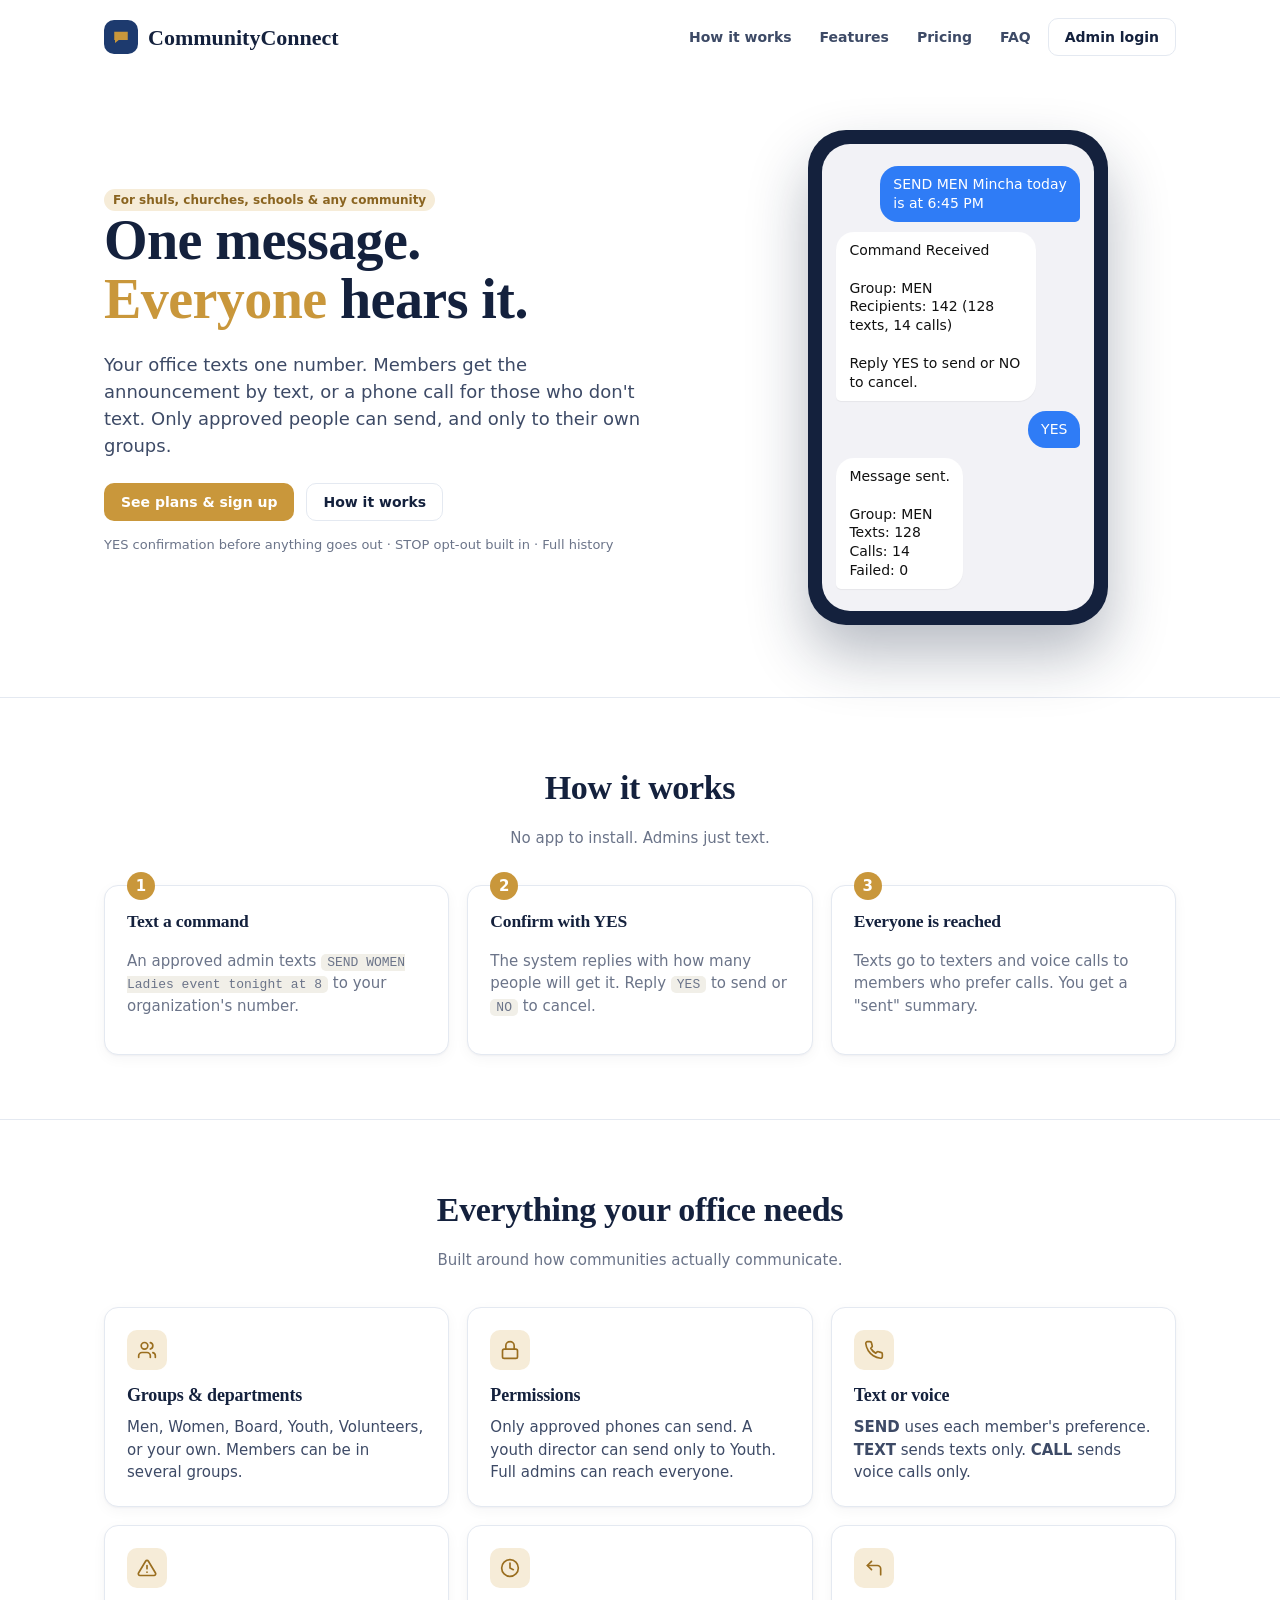
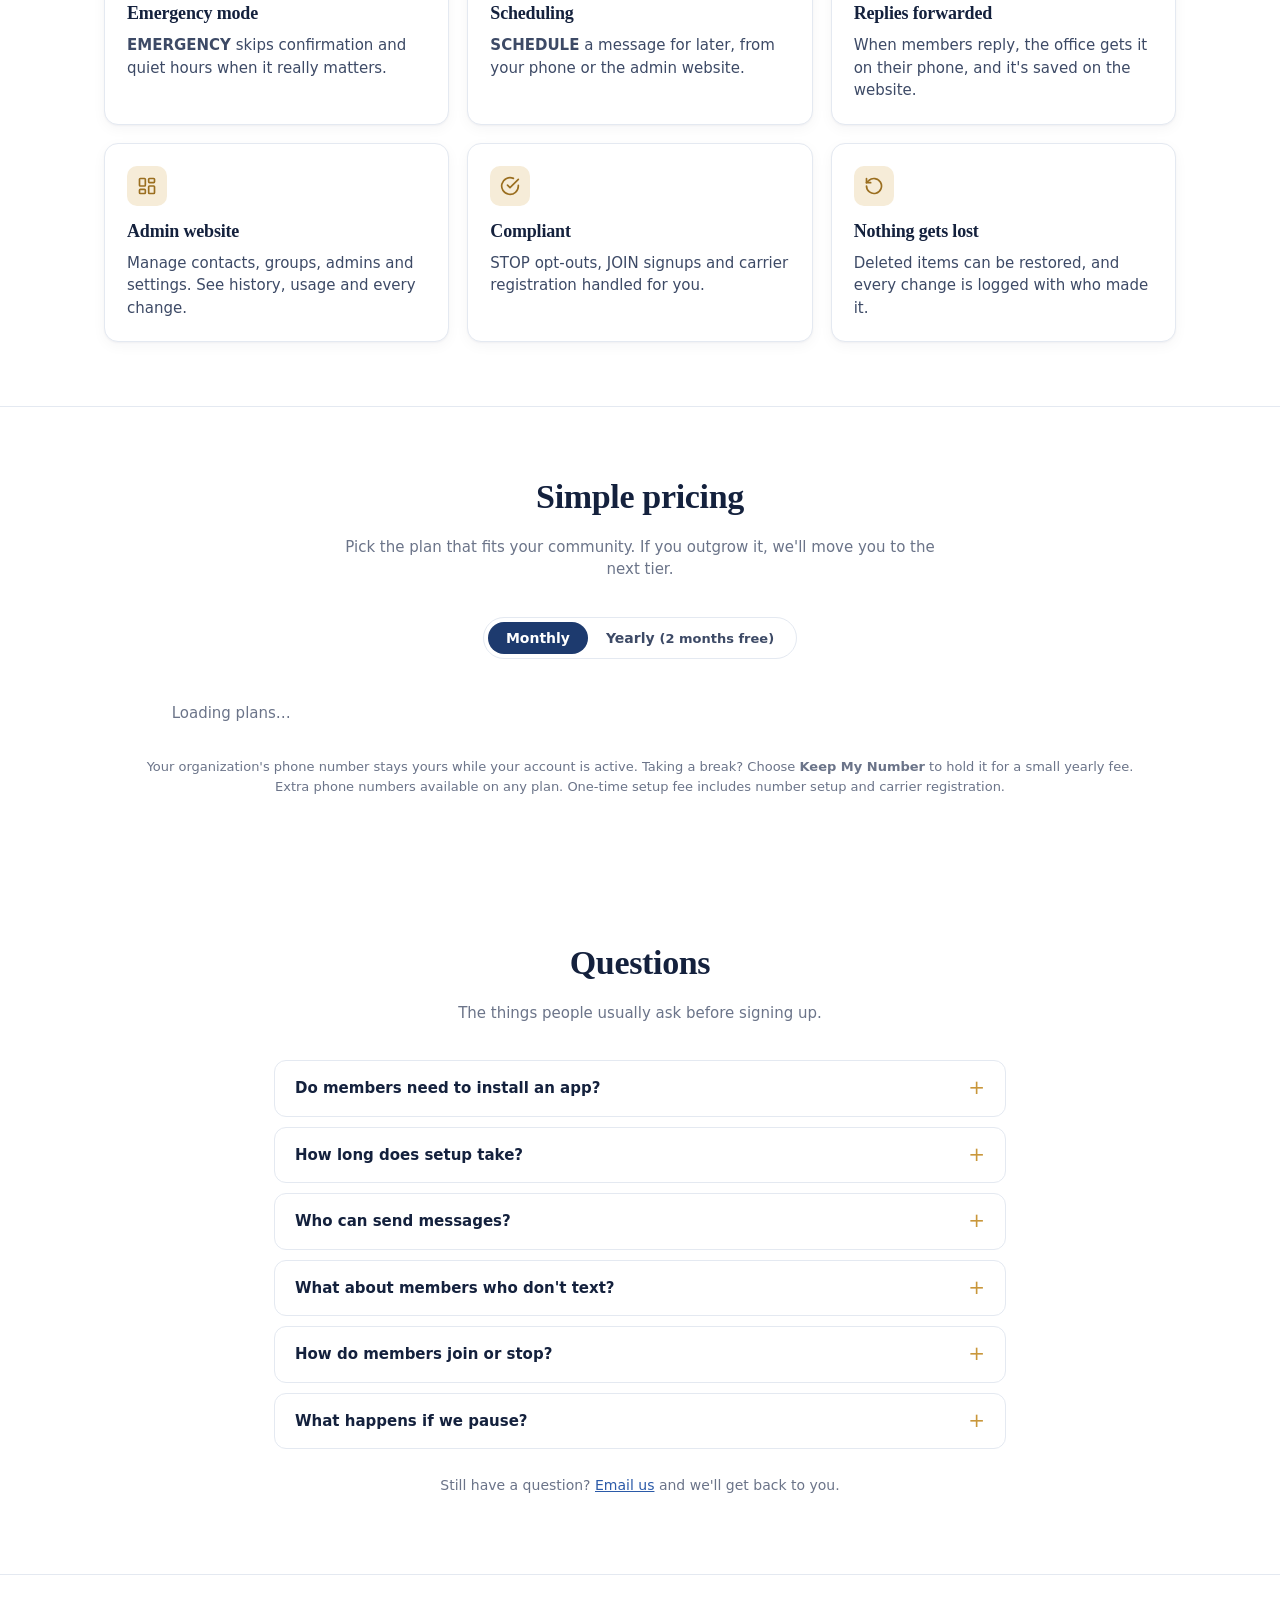
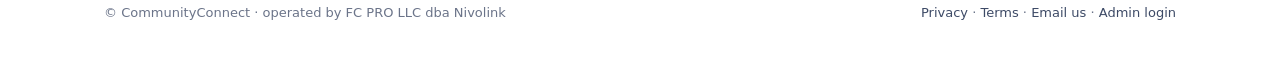
==== index.html @ 965ac0a0 "Theme: sky and navy (light blue side menu, navy buttons, blue highlights) Co-Authored-By: Claude Opu" ====
<!doctype html>
<html lang="en">
<head>
<meta charset="utf-8">
<meta name="viewport" content="width=device-width, initial-scale=1">
<title>CommunityConnect — Text & voice announcements for your community</title>
<meta name="description" content="Send text and voice announcements to your congregation by simply texting one number. Groups, approvals, history and opt-outs built in.">
<meta http-equiv="Content-Security-Policy" content="default-src 'self'; script-src 'self' https://esm.sh; style-src 'self' 'unsafe-inline' https://fonts.googleapis.com; font-src https://fonts.gstatic.com; connect-src https://*.supabase.co https://esm.sh; img-src 'self' data:; form-action 'self'; base-uri 'self'">
<link rel="preconnect" href="https://fonts.googleapis.com">
<link href="https://fonts.googleapis.com/css2?family=Fraunces:opsz,wght@9..144,600;9..144,700&family=Inter:wght@400;500;600;700&display=swap" rel="stylesheet">
<link rel="stylesheet" href="assets/styles.css?v=202611200125">
<link rel="icon" href="data:image/svg+xml,<svg xmlns='http://www.w3.org/2000/svg' viewBox='0 0 32 32'><rect width='32' height='32' rx='8' fill='%231d3a6e'/><path d='M8 10h16v9H14l-5 4v-4H8z' fill='%23c9973b'/></svg>">
</head>
<body>
<div class="wrap">
  <header class="topbar">
    <a class="logo" href="./"><span class="logo-mark"><svg width="18" height="18" viewBox="0 0 24 24" fill="currentColor"><path d="M3 5h18v11H9l-5 4v-4H3z"/></svg></span><span data-brand>CommunityConnect</span></a>
    <nav class="topnav">
      <a class="btn ghost nav-hide" href="#how">How it works</a>
      <a class="btn ghost nav-hide" href="#features">Features</a>
      <a class="btn ghost nav-hide" href="#pricing">Pricing</a>
      <a class="btn ghost nav-hide" href="#faq">FAQ</a>
      <a class="btn secondary" href="app.html">Admin login</a>
    </nav>
  </header>

  <section class="hero">
    <div>
      <span class="pill gold">For shuls, churches, schools & any community</span>
      <h1>One message.<br><em>Everyone</em> hears it.</h1>
      <p class="lead">Your office texts one number. Members get the announcement by text, or a phone call for those who don't text. Only approved people can send, and only to their own groups.</p>
      <div class="cta">
        <a class="btn gold" href="#pricing">See plans & sign up</a>
        <a class="btn secondary" href="#how">How it works</a>
      </div>
      <p class="small muted" style="margin-top:14px">YES confirmation before anything goes out · STOP opt-out built in · Full history</p>
    </div>
    <div class="phone" aria-hidden="true">
      <div class="phone-screen">
        <div class="bubble me">SEND MEN Mincha today is at 6:45 PM</div>
        <div class="bubble them">Command Received

Group: MEN
Recipients: 142 (128 texts, 14 calls)

Reply YES to send or NO to cancel.</div>
        <div class="bubble me">YES</div>
        <div class="bubble them">Message sent.

Group: MEN
Texts: 128
Calls: 14
Failed: 0</div>
      </div>
    </div>
  </section>
</div>

<section class="section" id="how" style="background:#fff;border-top:1px solid var(--line);border-bottom:1px solid var(--line)">
  <div class="wrap">
    <h2>How it works</h2>
    <p class="sub">No app to install. Admins just text.</p>
    <div class="steps">
      <div class="card step"><h3>Text a command</h3><p class="muted">An approved admin texts <code>SEND WOMEN Ladies event tonight at 8</code> to your organization's number.</p></div>
      <div class="card step"><h3>Confirm with YES</h3><p class="muted">The system replies with how many people will get it. Reply <code>YES</code> to send or <code>NO</code> to cancel.</p></div>
      <div class="card step"><h3>Everyone is reached</h3><p class="muted">Texts go to texters and voice calls to members who prefer calls. You get a "sent" summary.</p></div>
    </div>
  </div>
</section>

<section class="section" id="features">
  <div class="wrap">
    <h2>Everything your office needs</h2>
    <p class="sub">Built around how communities actually communicate.</p>
    <div class="features">
      <div class="card feature"><div class="ic"><svg width="20" height="20" viewBox="0 0 24 24" fill="none" stroke="currentColor" stroke-width="2" stroke-linecap="round" stroke-linejoin="round"><path d="M16 21v-2a4 4 0 0 0-4-4H6a4 4 0 0 0-4 4v2"/><circle cx="9" cy="7" r="4"/><path d="M22 21v-2a4 4 0 0 0-3-3.87"/><path d="M16 3.13a4 4 0 0 1 0 7.75"/></svg></div><h3>Groups & departments</h3><p>Men, Women, Board, Youth, Volunteers, or your own. Members can be in several groups.</p></div>
      <div class="card feature"><div class="ic"><svg width="20" height="20" viewBox="0 0 24 24" fill="none" stroke="currentColor" stroke-width="2" stroke-linecap="round" stroke-linejoin="round"><rect x="3" y="11" width="18" height="11" rx="2"/><path d="M7 11V7a5 5 0 0 1 10 0v4"/></svg></div><h3>Permissions</h3><p>Only approved phones can send. A youth director can send only to Youth. Full admins can reach everyone.</p></div>
      <div class="card feature"><div class="ic"><svg width="20" height="20" viewBox="0 0 24 24" fill="none" stroke="currentColor" stroke-width="2" stroke-linecap="round" stroke-linejoin="round"><path d="M22 16.92v3a2 2 0 0 1-2.18 2 19.79 19.79 0 0 1-8.63-3.07 19.5 19.5 0 0 1-6-6 19.79 19.79 0 0 1-3.07-8.67A2 2 0 0 1 4.11 2h3a2 2 0 0 1 2 1.72c.13.96.36 1.9.7 2.81a2 2 0 0 1-.45 2.11L8.09 9.91a16 16 0 0 0 6 6l1.27-1.27a2 2 0 0 1 2.11-.45c.91.34 1.85.57 2.81.7A2 2 0 0 1 22 16.92z"/></svg></div><h3>Text or voice</h3><p><b>SEND</b> uses each member's preference. <b>TEXT</b> sends texts only. <b>CALL</b> sends voice calls only.</p></div>
      <div class="card feature"><div class="ic"><svg width="20" height="20" viewBox="0 0 24 24" fill="none" stroke="currentColor" stroke-width="2" stroke-linecap="round" stroke-linejoin="round"><path d="M10.29 3.86 1.82 18a2 2 0 0 0 1.71 3h16.94a2 2 0 0 0 1.71-3L13.71 3.86a2 2 0 0 0-3.42 0z"/><path d="M12 9v4"/><path d="M12 17h.01"/></svg></div><h3>Emergency mode</h3><p><b>EMERGENCY</b> skips confirmation and quiet hours when it really matters.</p></div>
      <div class="card feature"><div class="ic"><svg width="20" height="20" viewBox="0 0 24 24" fill="none" stroke="currentColor" stroke-width="2" stroke-linecap="round" stroke-linejoin="round"><circle cx="12" cy="12" r="10"/><path d="M12 6v6l4 2"/></svg></div><h3>Scheduling</h3><p><b>SCHEDULE</b> a message for later, from your phone or the admin website.</p></div>
      <div class="card feature"><div class="ic"><svg width="20" height="20" viewBox="0 0 24 24" fill="none" stroke="currentColor" stroke-width="2" stroke-linecap="round" stroke-linejoin="round"><path d="M9 14 4 9l5-5"/><path d="M20 20v-7a4 4 0 0 0-4-4H4"/></svg></div><h3>Replies forwarded</h3><p>When members reply, the office gets it on their phone, and it's saved on the website.</p></div>
      <div class="card feature"><div class="ic"><svg width="20" height="20" viewBox="0 0 24 24" fill="none" stroke="currentColor" stroke-width="2" stroke-linecap="round" stroke-linejoin="round"><rect x="3" y="3" width="7" height="9" rx="1"/><rect x="14" y="3" width="7" height="5" rx="1"/><rect x="14" y="12" width="7" height="9" rx="1"/><rect x="3" y="16" width="7" height="5" rx="1"/></svg></div><h3>Admin website</h3><p>Manage contacts, groups, admins and settings. See history, usage and every change.</p></div>
      <div class="card feature"><div class="ic"><svg width="20" height="20" viewBox="0 0 24 24" fill="none" stroke="currentColor" stroke-width="2" stroke-linecap="round" stroke-linejoin="round"><path d="M22 11.08V12a10 10 0 1 1-5.93-9.14"/><path d="M22 4 12 14.01l-3-3"/></svg></div><h3>Compliant</h3><p>STOP opt-outs, JOIN signups and carrier registration handled for you.</p></div>
      <div class="card feature"><div class="ic"><svg width="20" height="20" viewBox="0 0 24 24" fill="none" stroke="currentColor" stroke-width="2" stroke-linecap="round" stroke-linejoin="round"><path d="M3 12a9 9 0 1 0 2.64-6.36L3 8"/><path d="M3 3v5h5"/></svg></div><h3>Nothing gets lost</h3><p>Deleted items can be restored, and every change is logged with who made it.</p></div>
    </div>
  </div>
</section>

<section class="section" id="pricing" style="background:#fff;border-top:1px solid var(--line)">
  <div class="wrap" style="text-align:center">
    <h2>Simple pricing</h2>
    <p class="sub">Pick the plan that fits your community. If you outgrow it, we'll move you to the next tier.</p>
    <div class="toggle" role="tablist">
      <button data-period="MONTHLY" class="on">Monthly</button>
      <button data-period="YEARLY">Yearly <span class="small">(2 months free)</span></button>
    </div>
    <div class="prices" id="prices"><p class="muted">Loading plans…</p></div>
    <p class="note">Your organization's phone number stays yours while your account is active. Taking a break? Choose <b>Keep My Number</b> to hold it for a small yearly fee.<br>Extra phone numbers available on any plan. One-time setup fee includes number setup and carrier registration.</p>
  </div>
</section>

<section class="section" id="faq">
  <div class="wrap" style="max-width:780px">
    <h2>Questions</h2>
    <p class="sub">The things people usually ask before signing up.</p>
    <div class="faq">
      <details><summary>Do members need to install an app?</summary><p>No. Members get regular text messages, or a phone call if they prefer. Admins send by texting your organization's number, or from the admin website.</p></details>
      <details><summary>How long does setup take?</summary><p>US phone carriers require every organization that sends texts to be registered. We handle the registration for you. Approval usually takes a few business days, and you can set up your contacts and groups in the meantime.</p></details>
      <details><summary>Who can send messages?</summary><p>Only the phones you list as texters. Each texter can be limited to certain groups, and every message needs a YES confirmation before it goes out (except EMERGENCY).</p></details>
      <details><summary>What about members who don't text?</summary><p>Set their preference to Call. When you use SEND, they get an automated phone call that reads the announcement.</p></details>
      <details><summary>How do members join or stop?</summary><p>Members can text JOIN to your number or sign up on your organization's web page. Anyone can reply STOP at any time and they won't receive texts again.</p></details>
      <details><summary>What happens if we pause?</summary><p>Choose Keep My Number and your organization's number and data are held for you until you're ready to send again.</p></details>
    </div>
    <p class="note" style="font-size:14px;margin-top:26px">Still have a question? <a id="support-link-2" href="mailto:hello@nivolink.com">Email us</a> and we'll get back to you.</p>
  </div>
</section>

<footer class="site">
  <div class="wrap" style="display:flex;justify-content:space-between;flex-wrap:wrap;gap:10px">
    <span>© <span id="year"></span> <span data-brand>CommunityConnect</span> · operated by FC PRO LLC dba Nivolink</span>
    <span><a href="privacy.html">Privacy</a> · <a href="terms.html">Terms</a> · <a id="support-link" href="mailto:hello@nivolink.com">Email us</a> · <a href="app.html">Admin login</a></span>
  </div>
</footer>

<div id="toast"></div>
<script src="assets/config.js?v=202611200125"></script>
<script type="module" src="assets/landing.js?v=202611200125"></script>
</body>
</html>
---- assets/styles.css ----
/* CommunityConnect — shared styles */
:root {
  --ink: #14213d;
  --ink-2: #3d4a66;
  --muted: #6b7489;
  --line: #e5e1d8;
  --paper: #fbf9f4;
  --card: #ffffff;
  --brand: #1d3a6e;
  --brand-2: #2b5aa8;
  --gold: #c9973b;
  --gold-soft: #f6ecd8;
  --ok: #1f7a4d;
  --ok-soft: #e3f3ea;
  --warn: #9a6100;
  --warn-soft: #fdf1dc;
  --bad: #b3261e;
  --bad-soft: #fbe7e5;
  --radius: 14px;
  --shadow: 0 1px 2px rgba(20, 33, 61, .06), 0 8px 24px rgba(20, 33, 61, .06);
  --serif: "Fraunces", Georgia, "Times New Roman", serif;
  --sans: "Inter", system-ui, -apple-system, "Segoe UI", Roboto, sans-serif;
}
* { box-sizing: border-box; }
html, body { margin: 0; }
body { font-family: var(--sans); color: var(--ink); background: var(--paper); font-size: 15px; line-height: 1.5; -webkit-font-smoothing: antialiased; }
a { color: var(--brand-2); }
h1, h2, h3 { font-family: var(--serif); font-weight: 600; letter-spacing: -.01em; margin: 0 0 .4em; }
.muted { color: var(--muted); }
.small { font-size: 13px; }
.hidden { display: none !important; }

/* buttons & inputs */
.btn { display: inline-flex; align-items: center; justify-content: center; gap: 8px; border: 1px solid transparent; border-radius: 10px;
  padding: 10px 16px; font: 600 14px var(--sans); cursor: pointer; background: var(--brand); color: #fff; text-decoration: none; transition: .15s; }
.btn:hover { background: var(--brand-2); }
.btn:disabled { opacity: .55; cursor: default; }
.btn.secondary { background: #fff; color: var(--ink); border-color: var(--line); }
.btn.secondary:hover { border-color: var(--ink-2); }
.btn.gold { background: var(--gold); }
.btn.gold:hover { background: #b5852d; }
.btn.danger { background: #fff; color: var(--bad); border-color: #efc6c2; }
.btn.danger:hover { background: var(--bad-soft); }
.btn.ghost { background: transparent; color: var(--ink-2); padding: 6px 10px; }
.btn.ghost:hover { background: rgba(20, 33, 61, .06); }
.btn.sm { padding: 6px 10px; font-size: 13px; border-radius: 8px; }
label { display: block; font-weight: 600; font-size: 13px; color: var(--ink-2); margin-bottom: 6px; }
input, select, textarea { width: 100%; font: 15px var(--sans); color: var(--ink); background: #fff; border: 1px solid var(--line);
  border-radius: 10px; padding: 10px 12px; outline: none; transition: border-color .15s, box-shadow .15s; }
input:focus, select:focus, textarea:focus { border-color: var(--brand-2); box-shadow: 0 0 0 3px rgba(43, 90, 168, .15); }
textarea { min-height: 90px; resize: vertical; }
input[type=checkbox], input[type=radio] { width: auto; }
.field { margin-bottom: 14px; }
.field .hint { font-size: 12px; color: var(--muted); margin-top: 4px; }
.grid2 { display: grid; grid-template-columns: 1fr 1fr; gap: 0 16px; }
@media (max-width: 640px) { .grid2 { grid-template-columns: 1fr; } }

.card { background: var(--card); border: 1px solid var(--line); border-radius: var(--radius); box-shadow: var(--shadow); }
.pill { display: inline-block; padding: 2px 9px; border-radius: 999px; font-size: 12px; font-weight: 600; background: #eef1f7; color: var(--ink-2); white-space: nowrap; }
.pill.ok { background: var(--ok-soft); color: var(--ok); }
.pill.warn { background: var(--warn-soft); color: var(--warn); }
.pill.bad { background: var(--bad-soft); color: var(--bad); }
.pill.gold { background: var(--gold-soft); color: #8a6420; }
.chip { display: inline-block; padding: 1px 8px; margin: 1px 2px 1px 0; border-radius: 6px; font-size: 12px; font-weight: 600; background: #edf2fb; color: var(--brand); }

/* toast */
#toast { position: fixed; bottom: 24px; left: 50%; transform: translateX(-50%) translateY(20px); background: var(--ink); color: #fff;
  padding: 12px 18px; border-radius: 10px; font-weight: 500; opacity: 0; pointer-events: none; transition: .25s; z-index: 100; max-width: 90vw; }
#toast.show { opacity: 1; transform: translateX(-50%) translateY(0); }
#toast.error { background: var(--bad); }

/* modal */
.modal-back { position: fixed; inset: 0; background: rgba(20, 33, 61, .45); display: flex; align-items: flex-start; justify-content: center;
  padding: 6vh 16px; z-index: 50; overflow: auto; }
.modal { width: 100%; max-width: 620px; background: #fff; border-radius: 16px; box-shadow: 0 20px 60px rgba(0, 0, 0, .25); }
.modal header { padding: 20px 24px 8px; display: flex; justify-content: space-between; align-items: center; }
.modal header h3 { margin: 0; font-size: 22px; }
.modal .body { padding: 8px 24px 4px; }
.modal footer { padding: 16px 24px 20px; display: flex; gap: 10px; justify-content: flex-end; border-top: 1px solid var(--line); margin-top: 8px; }

/* ===================== Landing page ===================== */
.wrap { max-width: 1120px; margin: 0 auto; padding: 0 24px; }
.topbar { display: flex; align-items: center; justify-content: space-between; padding: 18px 0; }
.logo { display: flex; align-items: center; gap: 10px; font-family: var(--serif); font-weight: 700; font-size: 22px; color: var(--ink); text-decoration: none; }
.logo-mark { flex-shrink: 0; width: 34px; height: 34px; border-radius: 10px; background: var(--brand); display: grid; place-items: center; color: var(--gold); }
.hero { display: grid; grid-template-columns: 1.15fr .85fr; gap: 48px; align-items: center; padding: 56px 0 72px; }
.hero h1 { font-size: clamp(36px, 5vw, 56px); line-height: 1.05; }
.hero h1 em { font-style: normal; color: var(--gold); }
.hero p.lead { font-size: 18px; color: var(--ink-2); max-width: 540px; }
.hero .cta { display: flex; gap: 12px; margin-top: 24px; flex-wrap: wrap; }
.phone { width: 300px; max-width: 100%; margin: 0 auto; background: var(--ink); border-radius: 38px; padding: 14px; box-shadow: 0 30px 60px rgba(20, 33, 61, .3); }
.phone-screen { background: #f2f2f6; border-radius: 28px; padding: 22px 14px; min-height: 430px; display: flex; flex-direction: column; gap: 10px; }
.bubble { max-width: 82%; padding: 9px 13px; border-radius: 18px; font-size: 14px; line-height: 1.35; white-space: pre-line; }
.bubble.me { align-self: flex-end; background: #2f7cf6; color: #fff; border-bottom-right-radius: 5px; }
.bubble.them { align-self: flex-start; background: #fff; color: #111; border-bottom-left-radius: 5px; box-shadow: 0 1px 1px rgba(0, 0, 0, .05); }
.section { padding: 64px 0; }
.section h2 { font-size: 34px; text-align: center; }
.section .sub { text-align: center; color: var(--muted); max-width: 620px; margin: 0 auto 36px; }
.features { display: grid; grid-template-columns: repeat(3, 1fr); gap: 18px; }
.feature { padding: 22px; }
.feature .ic { width: 40px; height: 40px; border-radius: 10px; background: var(--gold-soft); color: #9a6e1f; display: grid; place-items: center; margin-bottom: 12px; }
.feature h3 { font-size: 18px; }
.feature p { margin: 0; color: var(--ink-2); }
.steps { display: grid; grid-template-columns: repeat(3, 1fr); gap: 18px; counter-reset: s; }
.step { padding: 22px; position: relative; }
.step::before { counter-increment: s; content: counter(s); position: absolute; top: -14px; left: 22px; width: 28px; height: 28px; border-radius: 50%;
  background: var(--gold); color: #fff; font-weight: 700; display: grid; place-items: center; }
.step code { background: #f1efe8; padding: 1px 6px; border-radius: 5px; font-size: 13px; }
.toggle { display: inline-flex; background: #fff; border: 1px solid var(--line); border-radius: 999px; padding: 4px; margin: 0 auto 28px; }
.toggle button { border: 0; background: transparent; padding: 8px 18px; border-radius: 999px; font: 600 14px var(--sans); cursor: pointer; color: var(--ink-2); }
.toggle button.on { background: var(--brand); color: #fff; }
.prices { display: grid; grid-template-columns: repeat(4, 1fr); gap: 18px; align-items: stretch; }
.price { padding: 26px 22px; display: flex; flex-direction: column; text-align: left; }
.price.featured { border: 2px solid var(--gold); position: relative; }
.price.featured::after { content: "Most popular"; position: absolute; top: -12px; right: 18px; background: var(--gold); color: #fff; font-size: 12px; font-weight: 700; padding: 3px 10px; border-radius: 999px; }
.price h3 { font-size: 22px; margin-bottom: 2px; }
.price .amt { font-family: var(--serif); font-size: 40px; font-weight: 700; margin: 14px 0 0; }
.price .amt small { font-family: var(--sans); font-size: 14px; font-weight: 500; color: var(--muted); }
.price ul { list-style: none; padding: 0; margin: 16px 0 22px; flex: 1; }
.price li { padding: 5px 0 5px 24px; position: relative; color: var(--ink-2); }
.price li::before { content: "✓"; position: absolute; left: 0; color: var(--ok); font-weight: 700; }
.note { text-align: center; color: var(--muted); font-size: 13px; margin-top: 18px; }
footer.site { border-top: 1px solid var(--line); padding: 28px 0 40px; color: var(--muted); font-size: 13px; }
footer.site a { color: var(--ink-2); text-decoration: none; }
footer.site a:hover { color: var(--brand-2); text-decoration: underline; }
.topnav { display: flex; gap: 6px; align-items: center; }
.topnav .btn { white-space: nowrap; }
html { scroll-behavior: smooth; }
section[id] { scroll-margin-top: 16px; }
.faq details { background: #fff; border: 1px solid var(--line); border-radius: 12px; margin-bottom: 10px; padding: 0 20px; }
.faq summary { cursor: pointer; padding: 16px 0; font-weight: 600; list-style: none; display: flex; justify-content: space-between; gap: 12px; }
.faq summary::-webkit-details-marker { display: none; }
.faq summary::after { content: "+"; color: var(--gold); font-size: 20px; line-height: 1; font-weight: 500; }
.faq details[open] summary::after { content: "–"; }
.faq details p { margin: 0 0 16px; color: var(--ink-2); }
@media (max-width: 960px) { .hero { grid-template-columns: 1fr; } .prices { grid-template-columns: repeat(2, 1fr); } }
@media (max-width: 720px) { .features, .steps, .prices { grid-template-columns: 1fr; } }
@media (max-width: 900px) { .topnav .nav-hide { display: none; } }
@media (max-width: 480px) { .wrap { padding: 0 18px; } .topbar .logo { font-size: 19px; } .topbar .logo-mark { width: 30px; height: 30px; } .topnav .btn { padding: 8px 12px; } .hero { padding: 32px 0 56px; } .section { padding: 48px 0; } .section h2 { font-size: 28px; } }

/* ===================== Admin app ===================== */
.app { display: grid; grid-template-columns: 268px minmax(0, 1fr); min-height: 100vh; transition: grid-template-columns .2s; }
.side { background: var(--ink); color: #c9d0e0; padding: 18px 12px; position: sticky; top: 0; height: 100vh; overflow-y: auto; overflow-x: hidden; }
.side-top { display: flex; align-items: center; justify-content: space-between; gap: 4px; padding: 0 0 16px 6px; }
.side .logo { color: #fff; font-size: 16px; gap: 9px; min-width: 0; white-space: nowrap; }
.side .logo-text { overflow: hidden; text-overflow: ellipsis; }
.side-toggle { flex-shrink: 0; width: 28px; height: 28px; border-radius: 8px; border: 1px solid #34437a; background: transparent; color: #c9d0e0; font-size: 16px; line-height: 1; cursor: pointer; }
.side-toggle:hover { background: rgba(255, 255, 255, .08); color: #fff; }
.side-foot { padding: 20px 12px 8px; font-size: 12px; color: #8892ad; overflow-wrap: anywhere; }
.side-foot b { color: #d6dbe8; }
.side-signout { color: #d6dbe8; padding-left: 0; margin-top: 6px; }
.nav a .ni { width: 20px; flex-shrink: 0; text-align: center; }
.nav a .nl { white-space: nowrap; overflow: hidden; text-overflow: ellipsis; }
/* collapsed (icons only) — desktop */
@media (min-width: 861px) {
  .app.collapsed { grid-template-columns: 68px minmax(0, 1fr); }
  .app.collapsed .side { padding: 18px 10px; }
  .app.collapsed .side-top { flex-direction: column; gap: 10px; padding: 0 0 14px; }
  .app.collapsed .logo-text, .app.collapsed .nav-h, .app.collapsed .nav .nl, .app.collapsed .org-pick, .app.collapsed .side-foot { display: none; }
  .app.collapsed .nav a { justify-content: center; padding: 9px 0; position: relative; }
  .app.collapsed .nav a .badge { position: absolute; top: 3px; right: 5px; margin: 0; padding: 0 5px; font-size: 10px; }
  .app.collapsed .nav-h + a, .app.collapsed .nav a + .nav-h + a { margin-top: 10px; }
}
@media (max-width: 860px) { .side-toggle { display: none; } }
.nowrap { white-space: nowrap; }
.side .org-pick { margin: 0 6px 14px; }
.side .org-pick select { background: #22305a; color: #fff; border-color: #34437a; font-weight: 600; }
.nav-h { font-size: 11px; letter-spacing: .08em; text-transform: uppercase; color: #8892ad; padding: 14px 12px 6px; }
.nav a { display: flex; align-items: center; gap: 10px; padding: 8px 12px; border-radius: 8px; color: #d6dbe8; text-decoration: none; font-weight: 500; font-size: 14px; }
.nav a:hover { background: rgba(255, 255, 255, .06); color: #fff; }
.nav a.on { background: rgba(201, 151, 59, .18); color: #fff; }
.nav a .badge { margin-left: auto; background: var(--gold); color: #fff; font-size: 11px; padding: 0 7px; border-radius: 999px; }
.main { padding: 26px 32px 60px; min-width: 0; }
.main-head { display: flex; align-items: flex-end; justify-content: space-between; gap: 16px; margin-bottom: 18px; flex-wrap: wrap; }
.main-head h1 { font-size: 30px; margin: 0; }
.main-head p { margin: 4px 0 0; color: var(--muted); }
.toolbar { display: flex; gap: 10px; align-items: center; flex-wrap: wrap; margin-bottom: 14px; }
.toolbar input[type=search] { max-width: 320px; }
.toolbar .spacer { flex: 1; }
.toolbar label.inline { display: flex; align-items: center; gap: 6px; margin: 0; font-weight: 500; color: var(--muted); }
.table-wrap { overflow-x: auto; }
table.data { width: 100%; border-collapse: collapse; font-size: 14px; }
table.data th { text-align: left; font-size: 12px; text-transform: uppercase; letter-spacing: .04em; color: var(--muted); font-weight: 600;
  padding: 12px 14px; border-bottom: 1px solid var(--line); background: #fcfbf8; position: sticky; top: 0; white-space: nowrap; cursor: pointer; }
table.data td { padding: 11px 14px; border-bottom: 1px solid #f0ede6; vertical-align: top; max-width: 360px; }
table.data tr:hover td { background: #faf8f3; }
table.data tr.deleted td { opacity: .5; text-decoration: line-through; }
table.data td.actions { white-space: nowrap; text-align: right; }
table.data td .clip { display: -webkit-box; -webkit-line-clamp: 2; -webkit-box-orient: vertical; overflow: hidden; white-space: pre-line; }
.empty { padding: 48px; text-align: center; color: var(--muted); }
.stats { display: grid; grid-template-columns: repeat(4, minmax(0, 1fr)); gap: 16px; margin-bottom: 20px; }
.stat { padding: 18px 20px; }
.stat .k { font-size: 13px; color: var(--muted); font-weight: 600; }
.stat .v { font-family: var(--serif); font-size: 32px; font-weight: 700; margin-top: 4px; }
.bar { height: 8px; background: #eeebe3; border-radius: 99px; overflow: hidden; margin-top: 10px; }
.bar > span { display: block; height: 100%; background: var(--brand-2); }
.bar.warn > span { background: var(--gold); }
.bar.bad > span { background: var(--bad); }
.two { display: grid; grid-template-columns: minmax(0, 1.4fr) minmax(0, 1fr); gap: 16px; }
.two > * { min-width: 0; }
.panel { padding: 20px 22px; }
.panel h3 { font-size: 18px; }
.list-row { display: flex; justify-content: space-between; gap: 10px; padding: 10px 0; border-bottom: 1px solid #f0ede6; }
.list-row:last-child { border-bottom: 0; }
.kv { display: grid; grid-template-columns: 160px minmax(0, 1fr); gap: 8px 14px; font-size: 14px; }
.kv > div, .bubble, pre.cmd, table.data td, .list-row { overflow-wrap: anywhere; }
.kv div:nth-child(odd) { color: var(--muted); }
pre.cmd { background: #f4f2ec; border-radius: 10px; padding: 12px 14px; font-size: 13px; white-space: pre-wrap; margin: 0; }
.diff { font-size: 13px; }
.diff b { color: var(--ink-2); }
.diff .old { color: var(--bad); text-decoration: line-through; }
.diff .new { color: var(--ok); }
.groups-pick { display: flex; flex-wrap: wrap; gap: 6px; }
.groups-pick label { display: inline-flex; align-items: center; gap: 6px; margin: 0; padding: 6px 10px; border: 1px solid var(--line); border-radius: 8px;
  font-weight: 500; cursor: pointer; background: #fff; }
.groups-pick label:has(input:checked) { border-color: var(--brand-2); background: #edf2fb; color: var(--brand); }
.menu-btn { display: none; }
@media (max-width: 1100px) { .stats { grid-template-columns: repeat(2, 1fr); } .two { grid-template-columns: 1fr; } }
@media (max-width: 860px) {
  .app { grid-template-columns: 1fr; }
  .side { position: fixed; inset: 0 auto 0 0; width: 270px; z-index: 40; transform: translateX(-100%); transition: .2s; }
  .side.open { transform: none; box-shadow: 0 0 0 100vmax rgba(0, 0, 0, .35); }
  .main { padding: 18px 16px 60px; }
  .menu-btn { display: inline-flex; }
}

/* login */
.login { min-height: 100vh; display: grid; place-items: center; padding: 24px;
  background: radial-gradient(1200px 500px at 20% -10%, #e9e1cf 0%, transparent 60%), var(--paper); }
.login .card { width: 100%; max-width: 420px; padding: 34px 32px; }
.login h1 { font-size: 28px; }
.legal { padding: 34px 38px; margin: 20px 0 40px; line-height: 1.65; }
@media (max-width: 480px) { .legal { padding: 24px 20px; } .legal ul { padding-left: 20px; } }
@media (max-width: 480px) { .topnav .nav-hide { display: none; } }
.linkbtn { background: none; border: 0; padding: 0; font: 500 13px var(--sans); color: var(--brand-2); cursor: pointer; }
.linkbtn:hover { text-decoration: underline; }
.or { display: flex; align-items: center; gap: 10px; margin: 16px 0; color: var(--muted); font-size: 12px; }
.or::before, .or::after { content: ""; flex: 1; height: 1px; background: var(--line); }
/* collapsed menu: hover to peek open over the page */
@media (min-width: 861px) {
  .app.collapsed .side { width: 68px; z-index: 45; transition: width .18s ease, box-shadow .18s ease; }
  .app.collapsed .side:hover { width: 268px; padding: 18px 12px; box-shadow: 10px 0 30px rgba(20, 33, 61, .28); transition-delay: .12s; }
  .app.collapsed .side:hover .side-top { flex-direction: row; gap: 4px; padding: 0 0 16px 6px; }
  .app.collapsed .side:hover .logo-text, .app.collapsed .side:hover .nav .nl { display: inline; }
  .app.collapsed .side:hover .nav-h, .app.collapsed .side:hover .org-pick, .app.collapsed .side:hover .side-foot { display: block; }
  .app.collapsed .side:hover .nav a { justify-content: flex-start; padding: 8px 12px; }
  .app.collapsed .side:hover .nav a .badge { position: static; margin-left: auto; padding: 0 7px; font-size: 11px; }
  .app.collapsed .side:hover .nav-h + a, .app.collapsed .side:hover .nav a + .nav-h + a { margin-top: 0; }
}
/* ---------- friendly overview ---------- */
.ov { max-width: 980px; }
.ov-hello h1 { font-family: var(--serif); font-size: 40px; margin: 6px 0 4px; letter-spacing: -.01em; }
.ov-hello p { color: var(--muted); font-size: 17px; margin: 0 0 26px; }
.ov-notes { display: flex; flex-wrap: wrap; gap: 8px; margin: -8px 0 26px; }
.ov-notes a, .ov-notes span { background: #fff8e8; border: 1px solid #f0dfb4; color: #6b4f12; padding: 8px 14px; border-radius: 999px; font-size: 14px; text-decoration: none; }
.ov-notes a:hover { background: #fff1d0; }
.ov-actions { display: grid; grid-template-columns: repeat(3, minmax(0, 1fr)); gap: 16px; margin-bottom: 48px; }
.ov-action { display: flex; flex-direction: column; gap: 8px; background: #fff; border: 1px solid var(--line); border-radius: 18px; padding: 24px 22px; color: var(--ink); text-decoration: none; transition: transform .15s, box-shadow .15s, border-color .15s; }
.ov-action:hover { transform: translateY(-2px); box-shadow: 0 10px 28px rgba(20, 33, 61, .08); border-color: #d9cfb6; }
.ov-action b { font-size: 17px; }
.ov-action > span:last-child { color: var(--muted); font-size: 14px; line-height: 1.5; }
.ov-ic { width: 48px; height: 48px; border-radius: 14px; background: var(--gold-soft); color: #9a6e1f; display: grid; place-items: center; margin-bottom: 6px; }
.ov-h2 { font-family: var(--serif); font-size: 26px; margin: 0 0 4px; }
.ov-sub { color: var(--muted); margin: 0 0 22px; }
.ov-how { display: grid; grid-template-columns: repeat(3, minmax(0, 1fr)); gap: 28px; margin-bottom: 40px; }
.ov-how > div > b { display: block; font-size: 16px; margin: 10px 0 6px; }
.ov-how p { color: var(--ink-2); font-size: 14.5px; line-height: 1.6; margin: 0; }
.ov-num { width: 30px; height: 30px; border-radius: 50%; background: var(--ink); color: #fff; display: grid; place-items: center; font-size: 14px; font-weight: 600; }
.ov-more { margin-top: 10px; font-size: 14px; }
.ov-more summary { cursor: pointer; color: var(--brand-2); font-weight: 500; }
.ov-more ul { margin: 10px 0 0; padding-left: 18px; color: var(--ink-2); line-height: 1.7; }
.ov-members { background: #f4f1ea; border-radius: 16px; padding: 20px 22px; margin-bottom: 26px; }
.ov-members p { margin: 6px 0 0; color: var(--ink-2); line-height: 1.6; font-size: 14.5px; }
.ov-foot { display: flex; flex-wrap: wrap; gap: 8px 22px; color: var(--muted); font-size: 13.5px; padding-top: 18px; border-top: 1px solid var(--line); }
.ov-foot a { color: var(--ink-2); }
@media (max-width: 860px) { .ov-actions, .ov-how { grid-template-columns: 1fr; } .ov-hello h1 { font-size: 32px; } }
/* ---------- Theme 4: sky and navy (light) ---------- */
:root { --paper: #ffffff; --line: #e4e9f1; --cream: #eef4fb; --cream-2: #e1eaf6; --sky-soft: #e3edfb; --sky-ink: #1f5fbf; --sky-line: #2b6fd6;
        --shadow: 0 1px 2px rgba(20, 33, 61, .04), 0 4px 14px rgba(20, 33, 61, .04); }
.side { background: var(--cream); color: #56627a; border-right: 1px solid var(--line); }
.side .logo { color: var(--ink); }
.side-toggle { border-color: #d3deee; color: #56627a; }
.side-toggle:hover { background: var(--cream-2); color: var(--ink); }
.side-foot { color: #7d889e; }
.side-foot b { color: var(--ink); }
.side-signout { color: #56627a; }
.side .org-pick select { background: #fff; color: var(--ink); border-color: #d3deee; }
.nav-h { color: #8e9ab0; }
.nav a { color: #3d4a66; }
.nav a:hover { background: var(--cream-2); color: var(--ink); }
.nav a.on { background: #fff; color: var(--ink); box-shadow: inset 3px 0 0 var(--sky-line), 0 1px 2px rgba(20, 33, 61, .08); }
.nav a .badge { background: var(--sky-line); }
@media (min-width: 861px) { .app.collapsed .side:hover { box-shadow: 10px 0 30px rgba(20, 33, 61, .12); } }
.ov-ic { background: var(--sky-soft); color: var(--sky-ink); }
.ov-action b { color: var(--sky-ink); }
.ov-action:hover { border-color: #c9d7ec; }
.ov-num { background: var(--brand); }
.ov-members, pre.cmd { background: var(--cream); }
.ov-more summary { color: var(--sky-ink); }
.login { background: var(--cream); }
table.data th { background: #f7f9fc; }
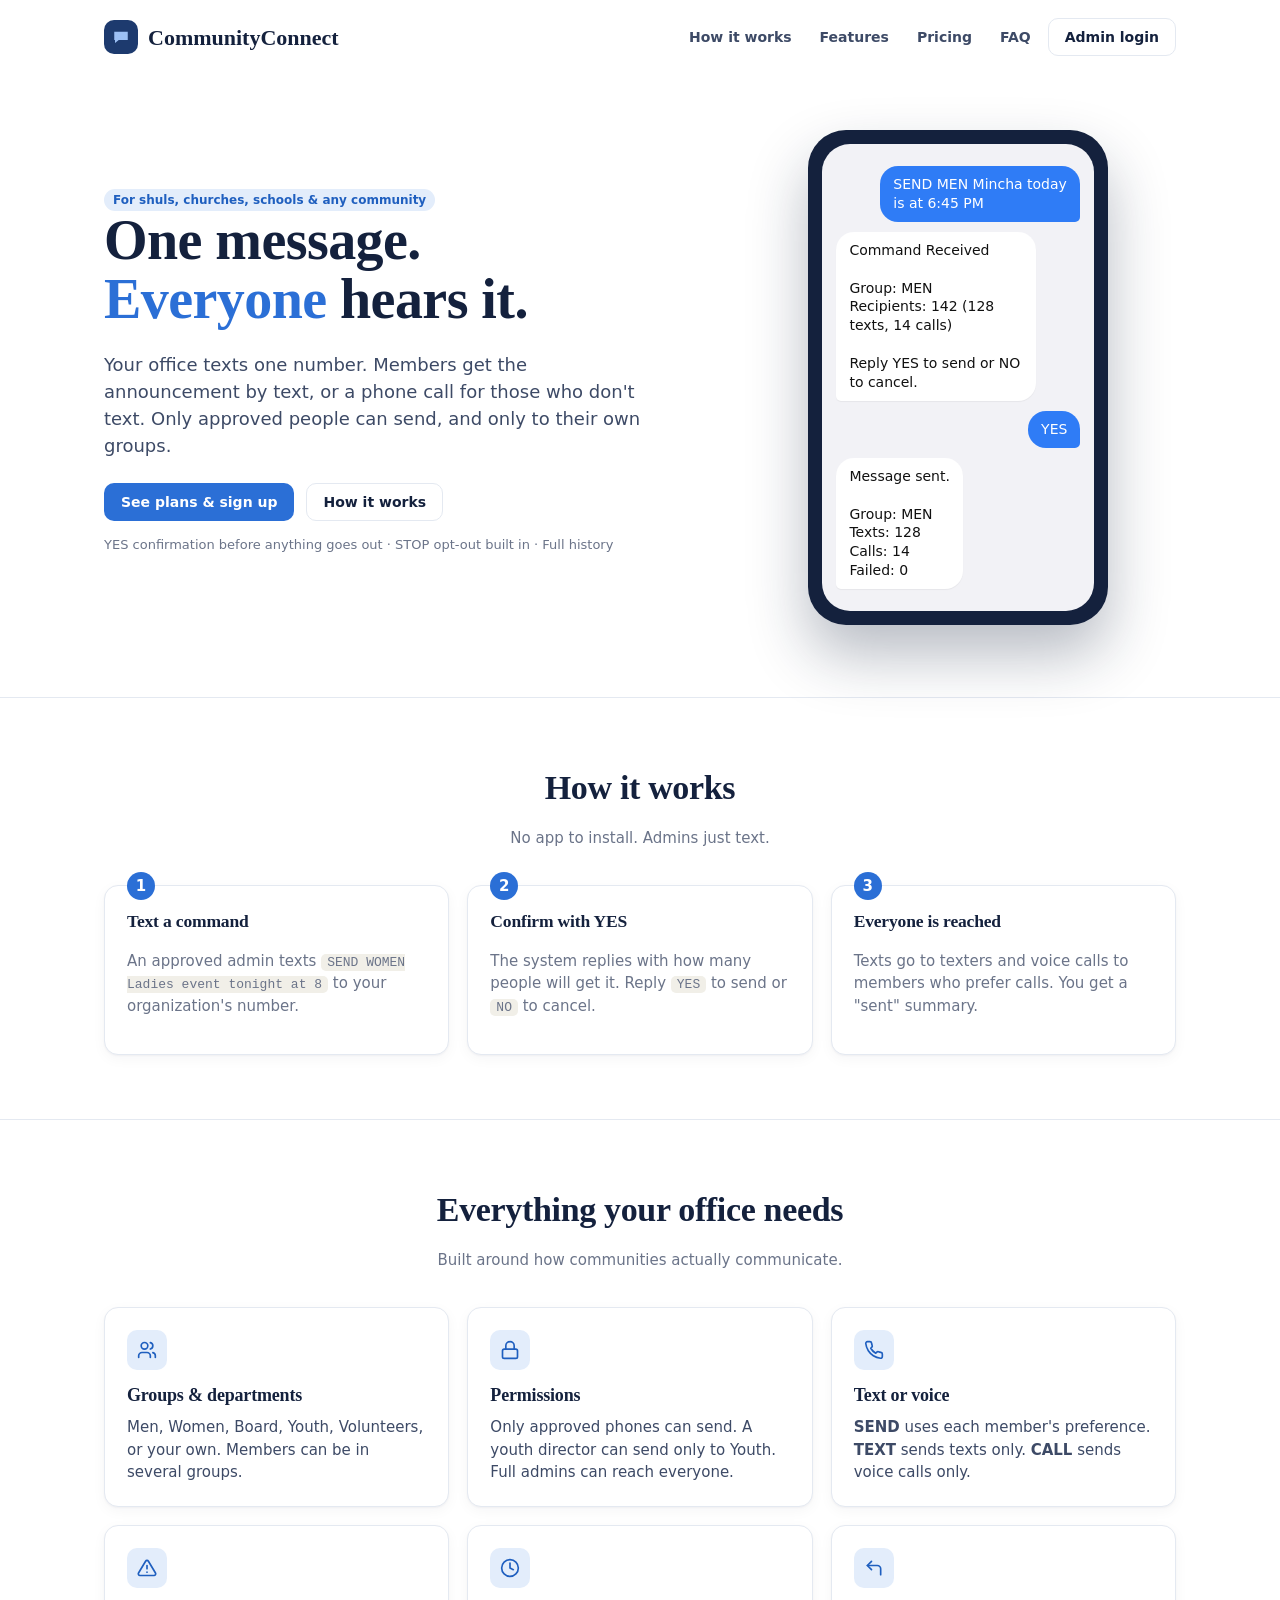
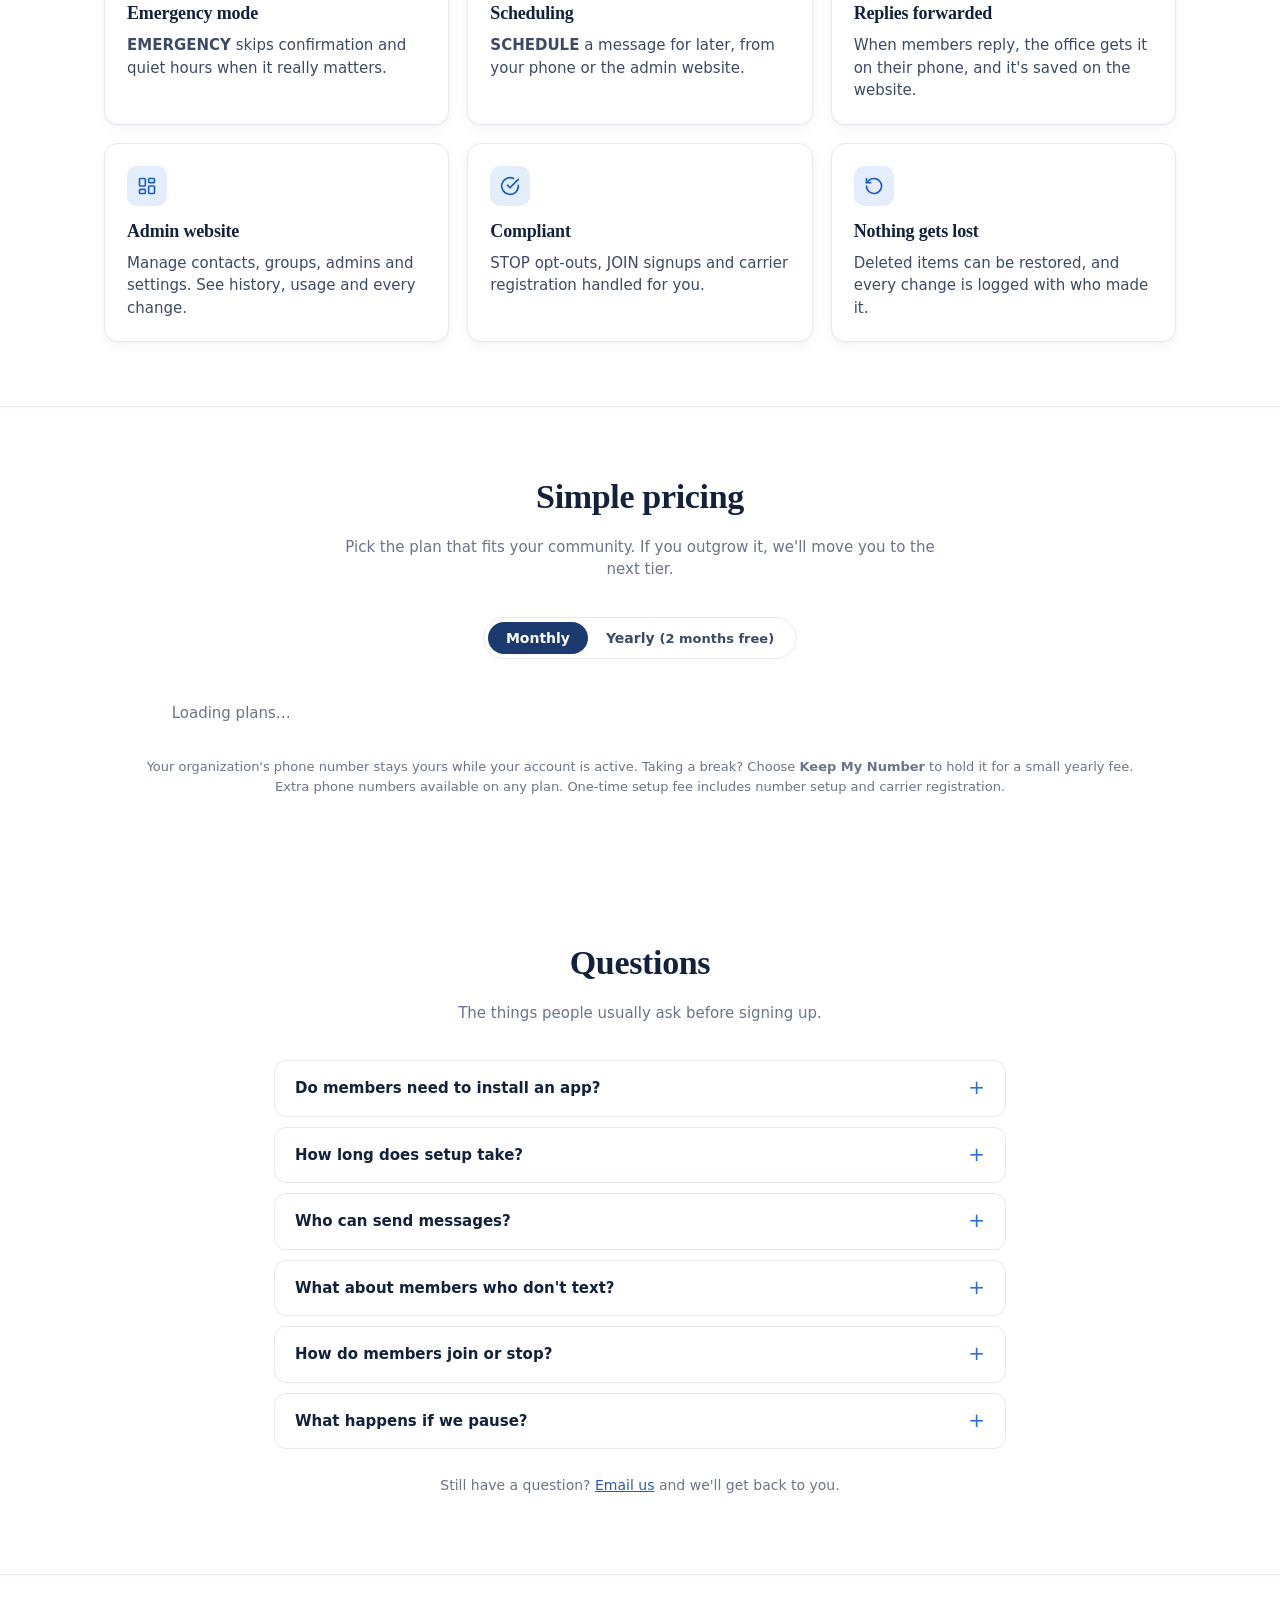
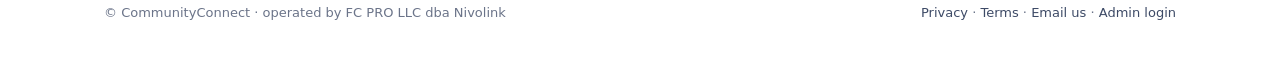
==== commit 2b551f1f: "One blue theme everywhere (public pages too); phone menu on home, privacy and terms pages Co-Authore" ====
--- a/index.html
+++ b/index.html
@@ -8,8 +8,8 @@
 <meta http-equiv="Content-Security-Policy" content="default-src 'self'; script-src 'self' https://esm.sh; style-src 'self' 'unsafe-inline' https://fonts.googleapis.com; font-src https://fonts.gstatic.com; connect-src https://*.supabase.co https://esm.sh; img-src 'self' data:; form-action 'self'; base-uri 'self'">
 <link rel="preconnect" href="https://fonts.googleapis.com">
 <link href="https://fonts.googleapis.com/css2?family=Fraunces:opsz,wght@9..144,600;9..144,700&family=Inter:wght@400;500;600;700&display=swap" rel="stylesheet">
-<link rel="stylesheet" href="assets/styles.css?v=202611200125">
-<link rel="icon" href="data:image/svg+xml,<svg xmlns='http://www.w3.org/2000/svg' viewBox='0 0 32 32'><rect width='32' height='32' rx='8' fill='%231d3a6e'/><path d='M8 10h16v9H14l-5 4v-4H8z' fill='%23c9973b'/></svg>">
+<link rel="stylesheet" href="assets/styles.css?v=202611200720">
+<link rel="icon" href="data:image/svg+xml,<svg xmlns='http://www.w3.org/2000/svg' viewBox='0 0 32 32'><rect width='32' height='32' rx='8' fill='%231d3a6e'/><path d='M8 10h16v9H14l-5 4v-4H8z' fill='%239cc0f5'/></svg>">
 </head>
 <body>
 <div class="wrap">
@@ -20,9 +20,13 @@
       <a class="btn ghost nav-hide" href="#features">Features</a>
       <a class="btn ghost nav-hide" href="#pricing">Pricing</a>
       <a class="btn ghost nav-hide" href="#faq">FAQ</a>
+      <button class="btn ghost menu-btn" type="button" data-pubmenu aria-label="Open menu" aria-expanded="false">☰ Menu</button>
       <a class="btn secondary" href="app.html">Admin login</a>
     </nav>
   </header>
+  <div class="pub-menu" id="pubmenu" hidden>
+    <a href="#how">How it works</a><a href="#features">Features</a><a href="#pricing">Pricing</a><a href="#faq">Questions</a><a href="app.html">Admin login</a>
+  </div>
 
   <section class="hero">
     <div>
@@ -123,7 +127,8 @@
 </footer>
 
 <div id="toast"></div>
-<script src="assets/config.js?v=202611200125"></script>
-<script type="module" src="assets/landing.js?v=202611200125"></script>
+<script src="assets/config.js?v=202611200720"></script>
+<script src="assets/site.js?v=202611200720"></script>
+<script type="module" src="assets/landing.js?v=202611200720"></script>
 </body>
 </html>
--- a/assets/styles.css
+++ b/assets/styles.css
@@ -299,3 +299,21 @@
 .ov-more summary { color: var(--sky-ink); }
 .login { background: var(--cream); }
 table.data th { background: #f7f9fc; }
+/* one theme everywhere: the old gold accents become sky blue */
+:root { --gold: #2b6fd6; --gold-soft: #e3edfb; }
+.btn.gold:hover { background: #1f5fbf; }
+.pill.gold { color: #1f5fbf; }
+.feature .ic { color: var(--sky-ink); }
+.logo-mark { color: #9cc0f5; }
+.bar.warn > span { background: #d99a1e; }
+.login { background: var(--cream); }
+/* phone menu on the public pages */
+.menu-btn { display: none; }
+.pub-menu { display: flex; flex-direction: column; background: #fff; border: 1px solid var(--line); border-radius: 14px; box-shadow: 0 10px 30px rgba(20, 33, 61, .10); margin: 0 0 16px; overflow: hidden; }
+.pub-menu[hidden] { display: none; }
+.pub-menu a { padding: 14px 18px; color: var(--ink); text-decoration: none; font-weight: 500; border-bottom: 1px solid var(--line); }
+.pub-menu a:last-child { border-bottom: 0; color: var(--brand-2); }
+.pub-menu a:hover { background: var(--cream); }
+@media (max-width: 900px) { .menu-btn { display: inline-flex; } }
+@media (min-width: 901px) { .pub-menu { display: none !important; } }
+@media (max-width: 520px) { .topnav a.btn.secondary { display: none; } }
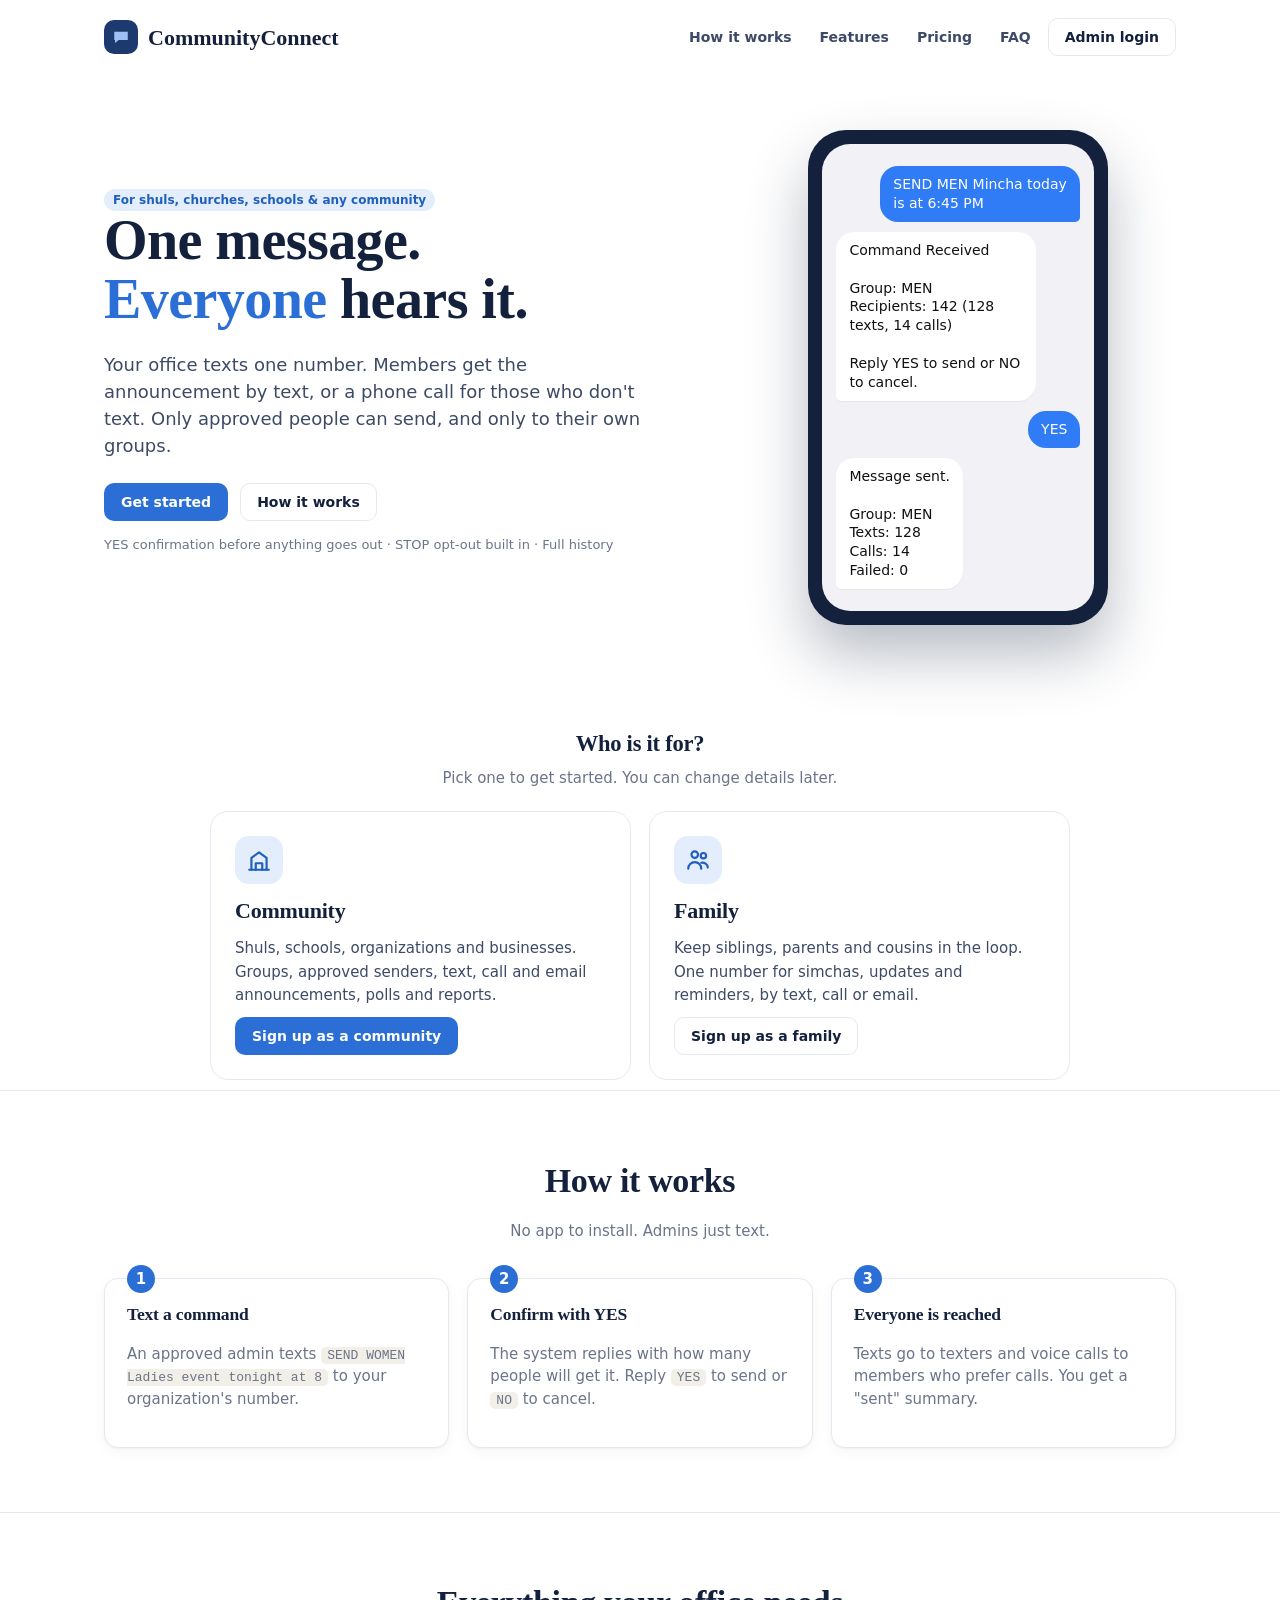
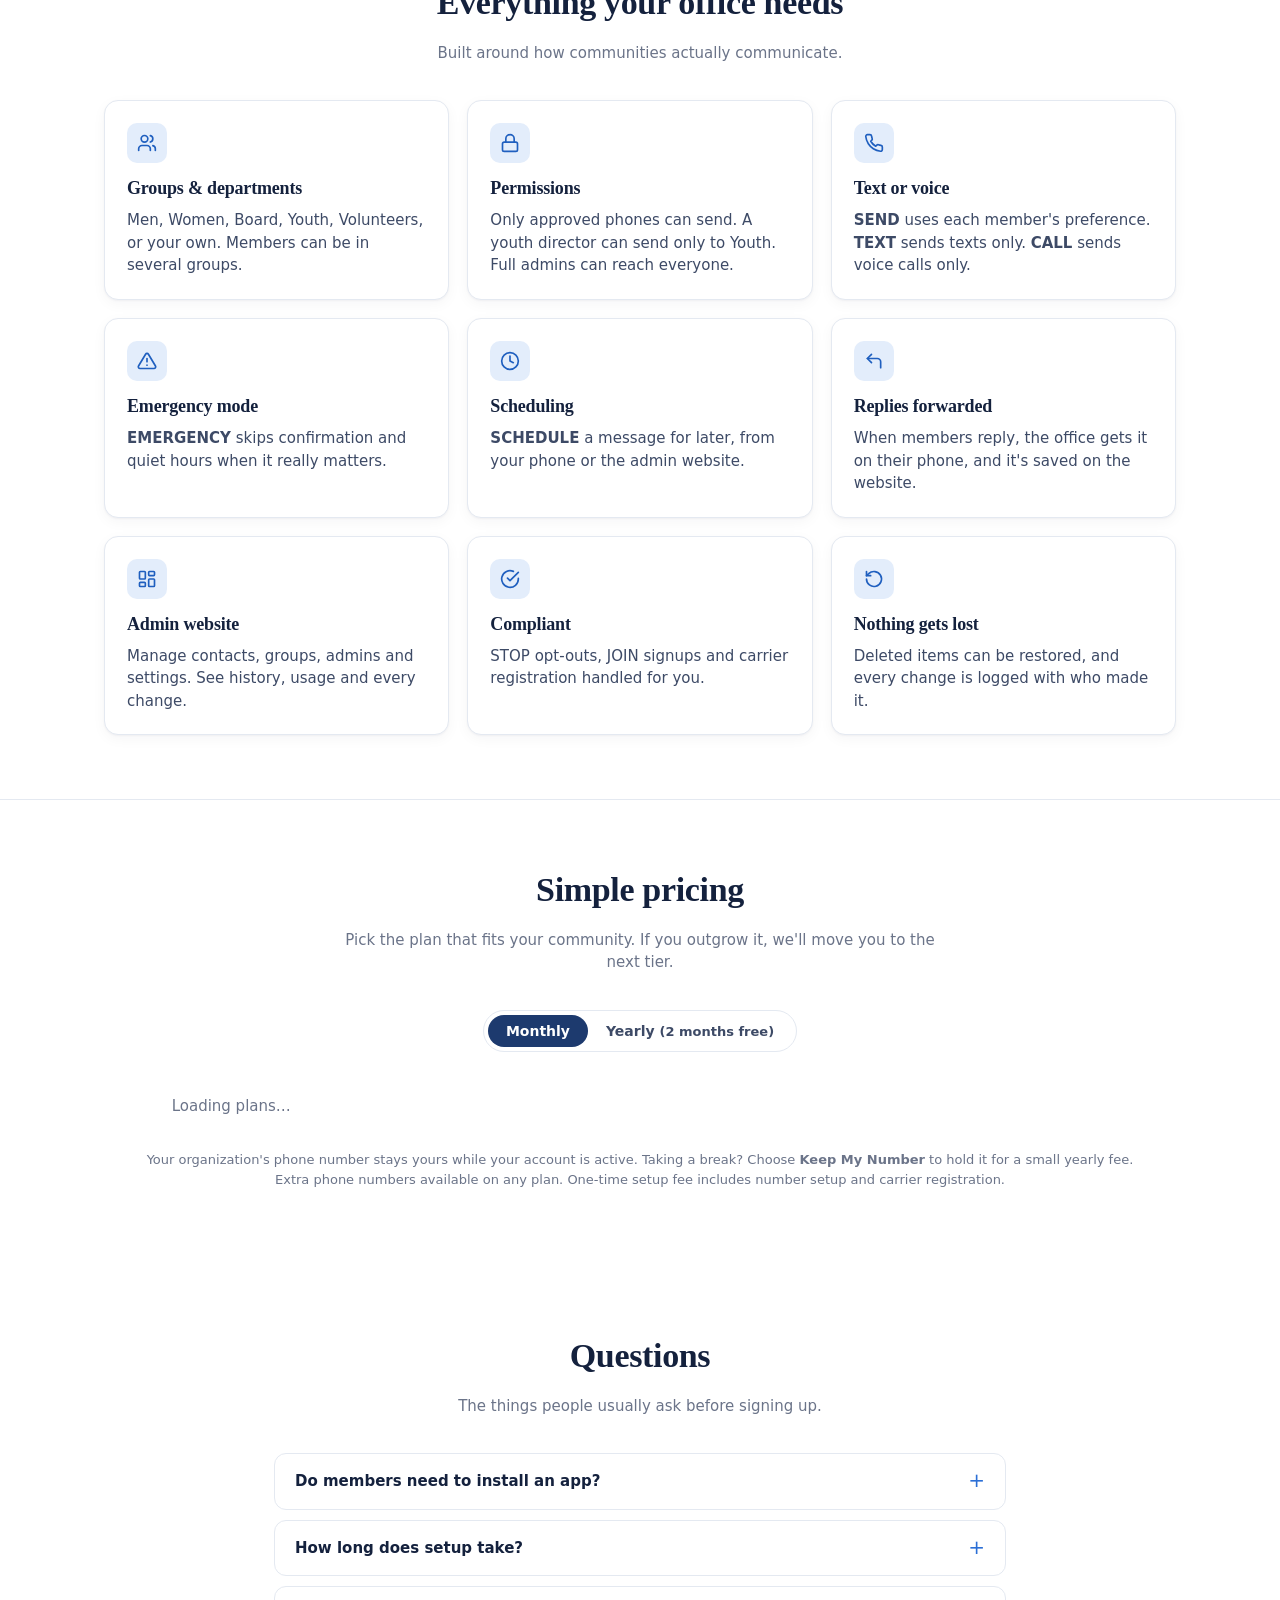
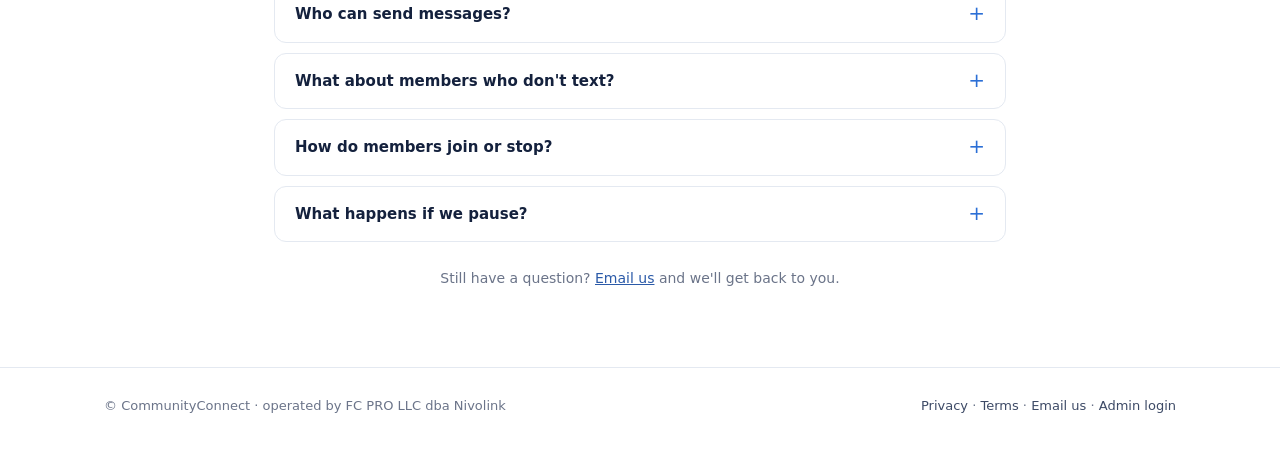
==== commit 0055db59: "Signup asks Community or Family, monthly texts/calls/emails, two phones; homepage 'Who is it for?' d" ====
--- a/index.html
+++ b/index.html
@@ -8,7 +8,7 @@
 <meta http-equiv="Content-Security-Policy" content="default-src 'self'; script-src 'self' https://esm.sh; style-src 'self' 'unsafe-inline' https://fonts.googleapis.com; font-src https://fonts.gstatic.com; connect-src https://*.supabase.co https://esm.sh; img-src 'self' data:; form-action 'self'; base-uri 'self'">
 <link rel="preconnect" href="https://fonts.googleapis.com">
 <link href="https://fonts.googleapis.com/css2?family=Fraunces:opsz,wght@9..144,600;9..144,700&family=Inter:wght@400;500;600;700&display=swap" rel="stylesheet">
-<link rel="stylesheet" href="assets/styles.css?v=202611200720">
+<link rel="stylesheet" href="assets/styles.css?v=202611220200">
 <link rel="icon" href="data:image/svg+xml,<svg xmlns='http://www.w3.org/2000/svg' viewBox='0 0 32 32'><rect width='32' height='32' rx='8' fill='%231d3a6e'/><path d='M8 10h16v9H14l-5 4v-4H8z' fill='%239cc0f5'/></svg>">
 </head>
 <body>
@@ -34,7 +34,7 @@
       <h1>One message.<br><em>Everyone</em> hears it.</h1>
       <p class="lead">Your office texts one number. Members get the announcement by text, or a phone call for those who don't text. Only approved people can send, and only to their own groups.</p>
       <div class="cta">
-        <a class="btn gold" href="#pricing">See plans & sign up</a>
+        <a class="btn gold" href="#start">Get started</a>
         <a class="btn secondary" href="#how">How it works</a>
       </div>
       <p class="small muted" style="margin-top:14px">YES confirmation before anything goes out · STOP opt-out built in · Full history</p>
@@ -56,6 +56,25 @@
 Calls: 14
 Failed: 0</div>
       </div>
+    </div>
+  </section>
+
+  <section id="start" class="doors">
+    <h2 style="text-align:center;margin-bottom:6px">Who is it for?</h2>
+    <p class="muted" style="text-align:center;margin:0 0 22px">Pick one to get started. You can change details later.</p>
+    <div class="door-grid">
+      <button class="card door" data-start="COMMUNITY" type="button">
+        <span class="door-ic"><svg width="26" height="26" viewBox="0 0 24 24" fill="none" stroke="currentColor" stroke-width="2" stroke-linecap="round" stroke-linejoin="round"><path d="M3 21h18"/><path d="M5 21V10l7-5 7 5v11"/><path d="M9 21v-6h6v6"/></svg></span>
+        <h3>Community</h3>
+        <p>Shuls, schools, organizations and businesses. Groups, approved senders, text, call and email announcements, polls and reports.</p>
+        <span class="btn gold">Sign up as a community</span>
+      </button>
+      <button class="card door" data-start="FAMILY" type="button">
+        <span class="door-ic"><svg width="26" height="26" viewBox="0 0 24 24" fill="none" stroke="currentColor" stroke-width="2" stroke-linecap="round" stroke-linejoin="round"><circle cx="9" cy="7" r="3"/><circle cx="17" cy="8" r="2.5"/><path d="M3 20c0-3.3 2.7-6 6-6s6 2.7 6 6"/><path d="M15 14.5c2.8-.6 6 1.2 6 4.5"/></svg></span>
+        <h3>Family</h3>
+        <p>Keep siblings, parents and cousins in the loop. One number for simchas, updates and reminders, by text, call or email.</p>
+        <span class="btn secondary">Sign up as a family</span>
+      </button>
     </div>
   </section>
 </div>
@@ -127,8 +146,8 @@
 </footer>
 
 <div id="toast"></div>
-<script src="assets/config.js?v=202611200720"></script>
-<script src="assets/site.js?v=202611200720"></script>
-<script type="module" src="assets/landing.js?v=202611200720"></script>
+<script src="assets/config.js?v=202611220200"></script>
+<script src="assets/site.js?v=202611220200"></script>
+<script type="module" src="assets/landing.js?v=202611220200"></script>
 </body>
 </html>
--- a/assets/styles.css
+++ b/assets/styles.css
@@ -317,3 +317,35 @@
 @media (max-width: 900px) { .menu-btn { display: inline-flex; } }
 @media (min-width: 901px) { .pub-menu { display: none !important; } }
 @media (max-width: 520px) { .topnav a.btn.secondary { display: none; } }
+
+/* ---- delivery report ---- */
+.rep-stats{display:grid;grid-template-columns:repeat(auto-fill,minmax(120px,1fr));gap:10px}
+.rep-stat{background:var(--cream);border:1px solid var(--line);border-radius:12px;padding:10px 12px;display:flex;flex-direction:column;gap:2px}
+.rep-stat b{font-size:22px;line-height:1.1}
+.rep-stat span{font-size:12px;color:var(--ink-2)}
+.rep-stat.ok b{color:var(--ok)} .rep-stat.bad b{color:var(--bad)}
+/* ---- polls ---- */
+.poll-bars{display:flex;flex-direction:column;gap:10px;margin:16px 0 10px}
+.poll-row{display:grid;grid-template-columns:minmax(0,1.2fr) minmax(0,2fr) 70px;gap:12px;align-items:center}
+.poll-lab{overflow-wrap:anywhere}
+.poll-lab b{display:inline-grid;place-items:center;width:22px;height:22px;border-radius:50%;background:var(--sky-soft);color:var(--sky-ink);font-size:12px;margin-right:6px}
+.poll-bar{height:14px;background:var(--cream-2);border-radius:99px;overflow:hidden}
+.poll-bar span{display:block;height:100%;background:var(--sky-line);border-radius:99px;min-width:2px;transition:width .4s}
+.poll-n{text-align:right;white-space:nowrap}
+@media (max-width:560px){.poll-row{grid-template-columns:1fr 60px}.poll-bar{grid-column:1/-1;grid-row:2}}
+.data .chip{white-space:nowrap}
+.mapbox{border:1px solid var(--line);border-radius:12px;padding:8px;background:var(--cream)}
+.mapbox iframe{display:block;width:100%;height:220px;border:0;border-radius:8px;margin-bottom:6px;background:#dfe7f2}
+.grid3{display:grid;grid-template-columns:repeat(3,minmax(0,1fr));gap:0 14px}
+@media (max-width:560px){.grid3{grid-template-columns:1fr}}
+/* home: who is it for */
+.doors{padding:30px 0 10px}
+.door-grid{display:grid;grid-template-columns:repeat(2,minmax(0,1fr));gap:18px;max-width:860px;margin:0 auto}
+.door{all:unset;box-sizing:border-box;cursor:pointer;background:#fff;border:1px solid var(--line);border-radius:18px;padding:24px;display:flex;flex-direction:column;gap:10px;transition:transform .15s,box-shadow .15s,border-color .15s}
+.door:hover,.door.on{transform:translateY(-2px);box-shadow:0 10px 30px rgba(30,58,100,.10);border-color:var(--sky-line)}
+.door:focus-visible{outline:3px solid var(--sky-line);outline-offset:2px}
+.door h3{margin:0;font-size:22px}
+.door p{margin:0;color:var(--ink-2);line-height:1.55;flex:1}
+.door .btn{align-self:flex-start;pointer-events:none}
+.door-ic{width:48px;height:48px;border-radius:14px;display:grid;place-items:center;background:var(--sky-soft);color:var(--sky-ink)}
+@media (max-width:640px){.door-grid{grid-template-columns:1fr}}
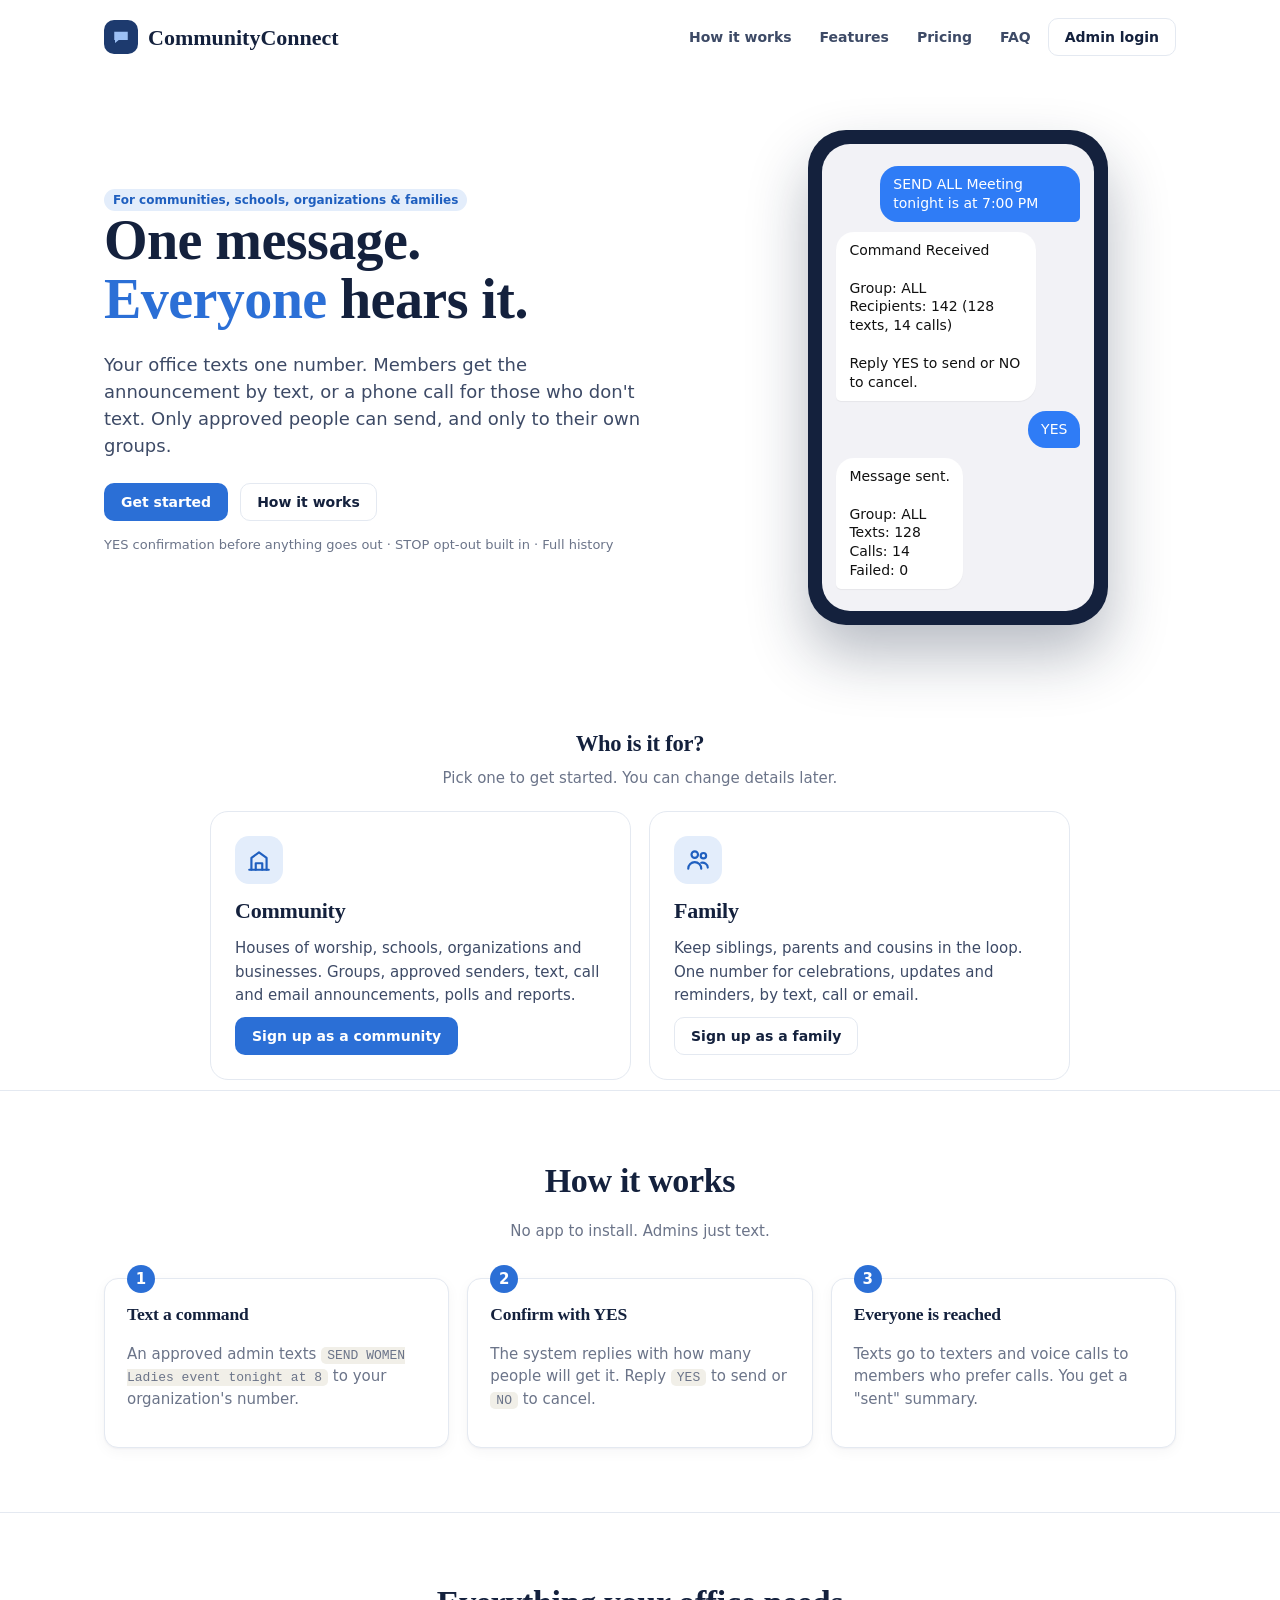
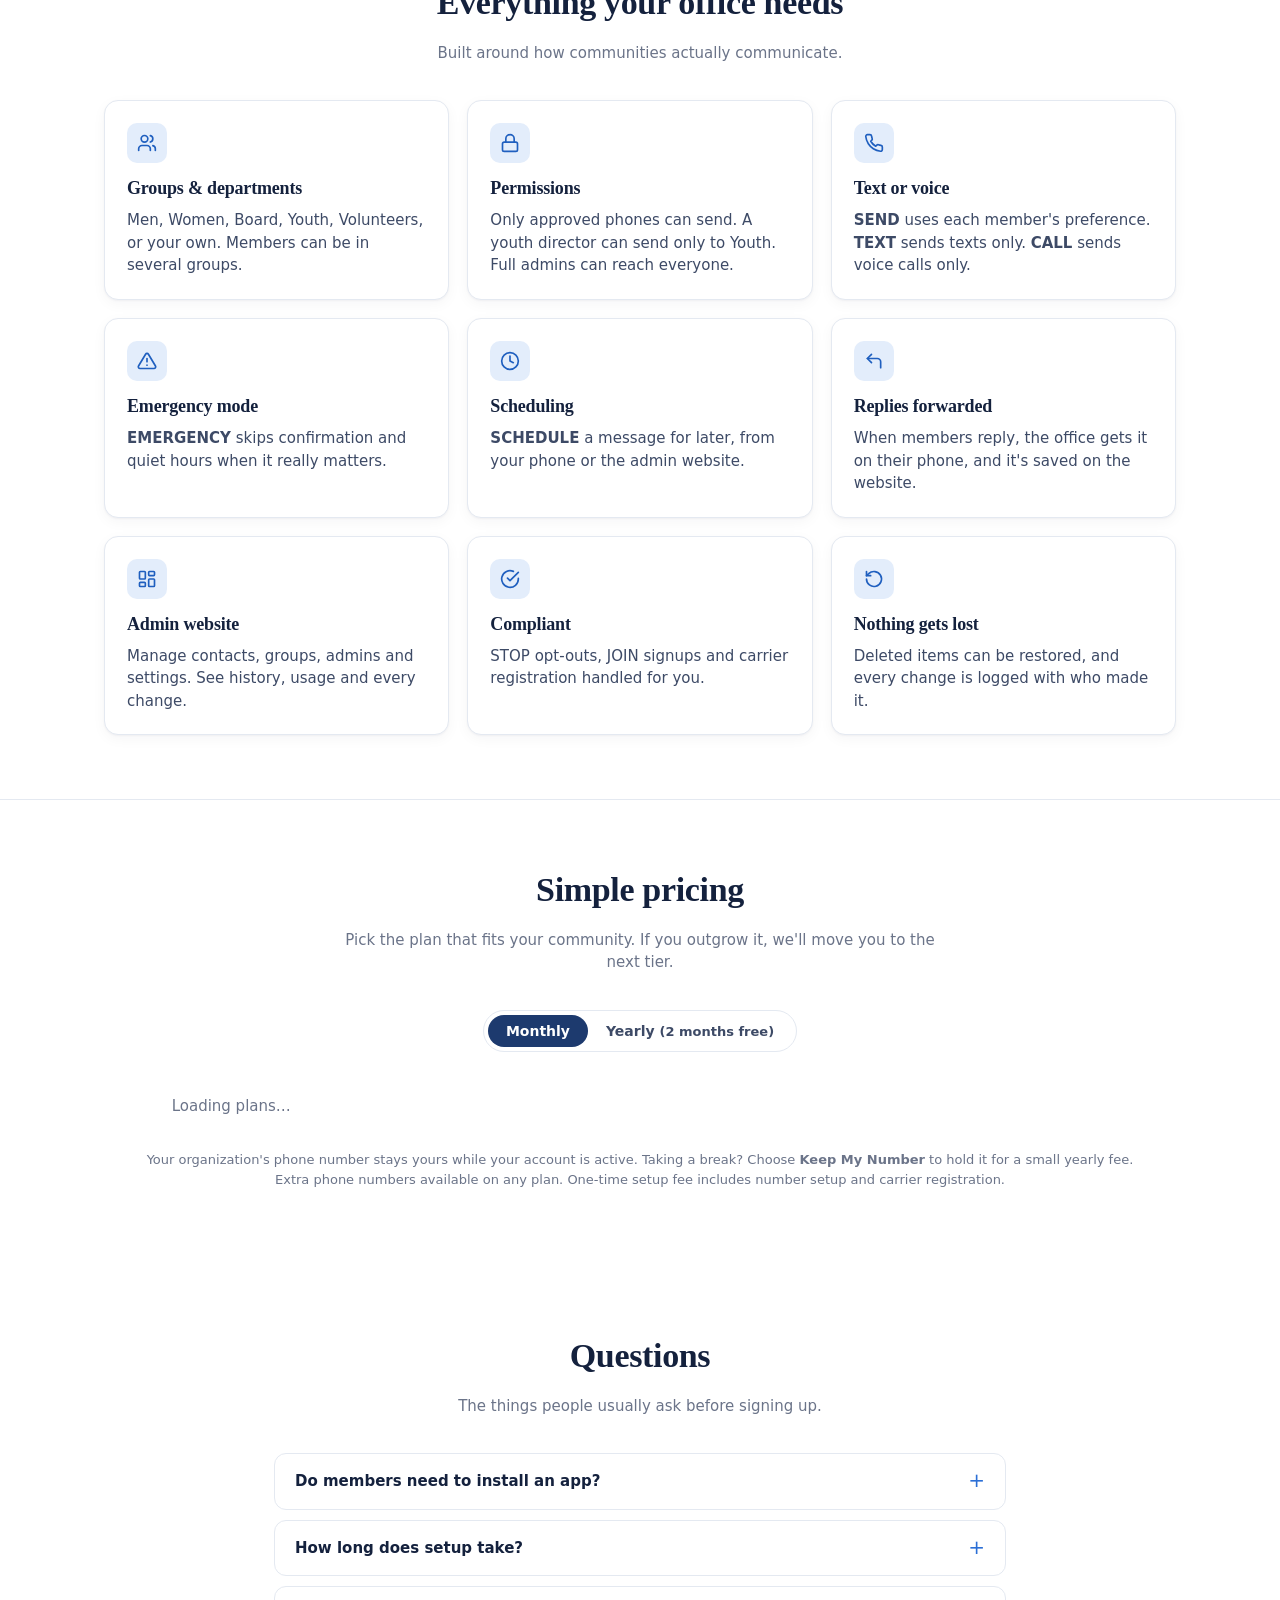
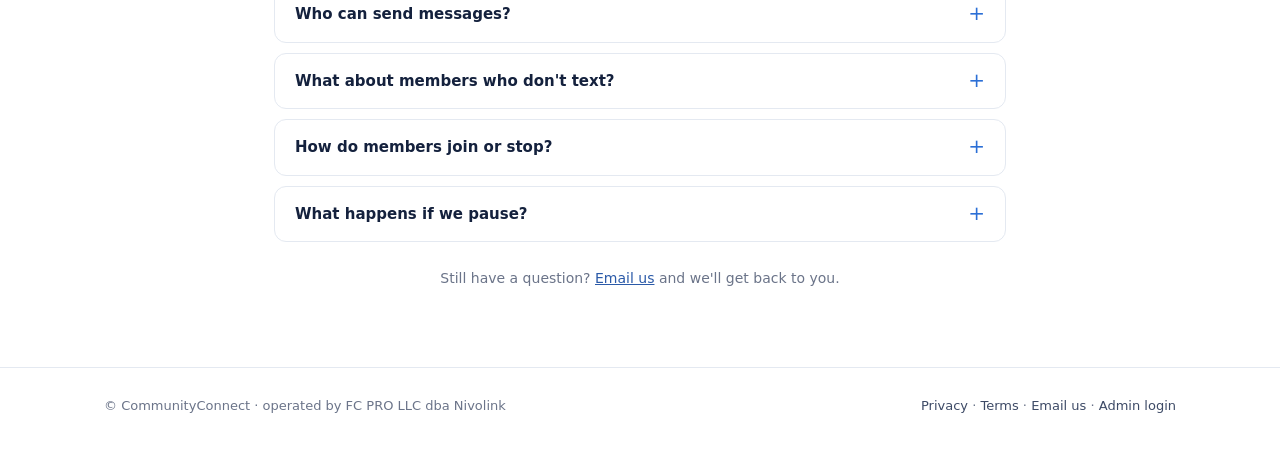
==== commit 18ef1d32: "Neutral public wording: plan 'Kehilla Plus' -> 'Plus', no shul-specific taglines/examples on the hom" ====
--- a/index.html
+++ b/index.html
@@ -4,11 +4,11 @@
 <meta charset="utf-8">
 <meta name="viewport" content="width=device-width, initial-scale=1">
 <title>CommunityConnect — Text & voice announcements for your community</title>
-<meta name="description" content="Send text and voice announcements to your congregation by simply texting one number. Groups, approvals, history and opt-outs built in.">
+<meta name="description" content="Send text and voice announcements to your members by simply texting one number. Groups, approvals, history and opt-outs built in.">
 <meta http-equiv="Content-Security-Policy" content="default-src 'self'; script-src 'self' https://esm.sh; style-src 'self' 'unsafe-inline' https://fonts.googleapis.com; font-src https://fonts.gstatic.com; connect-src https://*.supabase.co https://esm.sh; img-src 'self' data:; form-action 'self'; base-uri 'self'">
 <link rel="preconnect" href="https://fonts.googleapis.com">
 <link href="https://fonts.googleapis.com/css2?family=Fraunces:opsz,wght@9..144,600;9..144,700&family=Inter:wght@400;500;600;700&display=swap" rel="stylesheet">
-<link rel="stylesheet" href="assets/styles.css?v=202611220200">
+<link rel="stylesheet" href="assets/styles.css?v=202611221815">
 <link rel="icon" href="data:image/svg+xml,<svg xmlns='http://www.w3.org/2000/svg' viewBox='0 0 32 32'><rect width='32' height='32' rx='8' fill='%231d3a6e'/><path d='M8 10h16v9H14l-5 4v-4H8z' fill='%239cc0f5'/></svg>">
 </head>
 <body>
@@ -30,7 +30,7 @@
 
   <section class="hero">
     <div>
-      <span class="pill gold">For shuls, churches, schools & any community</span>
+      <span class="pill gold">For communities, schools, organizations & families</span>
       <h1>One message.<br><em>Everyone</em> hears it.</h1>
       <p class="lead">Your office texts one number. Members get the announcement by text, or a phone call for those who don't text. Only approved people can send, and only to their own groups.</p>
       <div class="cta">
@@ -41,17 +41,17 @@
     </div>
     <div class="phone" aria-hidden="true">
       <div class="phone-screen">
-        <div class="bubble me">SEND MEN Mincha today is at 6:45 PM</div>
+        <div class="bubble me">SEND ALL Meeting tonight is at 7:00 PM</div>
         <div class="bubble them">Command Received
 
-Group: MEN
+Group: ALL
 Recipients: 142 (128 texts, 14 calls)
 
 Reply YES to send or NO to cancel.</div>
         <div class="bubble me">YES</div>
         <div class="bubble them">Message sent.
 
-Group: MEN
+Group: ALL
 Texts: 128
 Calls: 14
 Failed: 0</div>
@@ -66,13 +66,13 @@
       <button class="card door" data-start="COMMUNITY" type="button">
         <span class="door-ic"><svg width="26" height="26" viewBox="0 0 24 24" fill="none" stroke="currentColor" stroke-width="2" stroke-linecap="round" stroke-linejoin="round"><path d="M3 21h18"/><path d="M5 21V10l7-5 7 5v11"/><path d="M9 21v-6h6v6"/></svg></span>
         <h3>Community</h3>
-        <p>Shuls, schools, organizations and businesses. Groups, approved senders, text, call and email announcements, polls and reports.</p>
+        <p>Houses of worship, schools, organizations and businesses. Groups, approved senders, text, call and email announcements, polls and reports.</p>
         <span class="btn gold">Sign up as a community</span>
       </button>
       <button class="card door" data-start="FAMILY" type="button">
         <span class="door-ic"><svg width="26" height="26" viewBox="0 0 24 24" fill="none" stroke="currentColor" stroke-width="2" stroke-linecap="round" stroke-linejoin="round"><circle cx="9" cy="7" r="3"/><circle cx="17" cy="8" r="2.5"/><path d="M3 20c0-3.3 2.7-6 6-6s6 2.7 6 6"/><path d="M15 14.5c2.8-.6 6 1.2 6 4.5"/></svg></span>
         <h3>Family</h3>
-        <p>Keep siblings, parents and cousins in the loop. One number for simchas, updates and reminders, by text, call or email.</p>
+        <p>Keep siblings, parents and cousins in the loop. One number for celebrations, updates and reminders, by text, call or email.</p>
         <span class="btn secondary">Sign up as a family</span>
       </button>
     </div>
@@ -146,8 +146,8 @@
 </footer>
 
 <div id="toast"></div>
-<script src="assets/config.js?v=202611220200"></script>
-<script src="assets/site.js?v=202611220200"></script>
-<script type="module" src="assets/landing.js?v=202611220200"></script>
+<script src="assets/config.js?v=202611221815"></script>
+<script src="assets/site.js?v=202611221815"></script>
+<script type="module" src="assets/landing.js?v=202611221815"></script>
 </body>
 </html>
--- a/assets/styles.css
+++ b/assets/styles.css
@@ -349,3 +349,29 @@
 .door .btn{align-self:flex-start;pointer-events:none}
 .door-ic{width:48px;height:48px;border-radius:14px;display:grid;place-items:center;background:var(--sky-soft);color:var(--sky-ink)}
 @media (max-width:640px){.door-grid{grid-template-columns:1fr}}
+button.chip{border:1px solid transparent;font:inherit;font-size:12px}button.chip:hover{border-color:var(--sky-line)}
+.zrow{display:grid;grid-template-columns:1.1fr 1.6fr .6fr .8fr 1.2fr auto;gap:8px;align-items:center;margin-bottom:8px}
+.zrow.zhead{margin-bottom:4px}
+@media (max-width:640px){.zrow{grid-template-columns:1fr 1fr;padding:8px;border:1px solid var(--line);border-radius:10px}.zrow.zhead{display:none}}
+/* Hebrew dates + calendar */
+.hebd{font-size:11.5px;color:var(--ink-2);margin-top:2px;white-space:nowrap}
+.dpwrap{display:flex;gap:6px;align-items:center}
+.dpwrap input{flex:1;min-width:0}
+.dpbtn{padding:0 10px;height:40px;font-size:16px;flex:none}
+.dpline:empty{display:none}
+.dpop{position:fixed;z-index:1000;width:330px;background:#fff;border:1px solid var(--line);border-radius:14px;box-shadow:0 14px 40px rgba(20,40,80,.18);padding:10px}
+.dphead{display:flex;align-items:center;justify-content:space-between;gap:6px}
+.dptitle{text-align:center;display:flex;flex-direction:column;line-height:1.25}
+.dptitle b{font-size:15px}.dptitle span{font-size:12px;color:var(--ink-2)}
+.dptabs{display:flex;gap:4px;background:var(--cream);border-radius:10px;padding:3px;margin:8px 0}
+.dptabs button{flex:1;border:0;background:none;padding:6px;border-radius:8px;font:inherit;font-size:12.5px;cursor:pointer;color:var(--ink-2)}
+.dptabs button.on{background:#fff;color:var(--sky-ink);font-weight:600;box-shadow:0 1px 3px rgba(0,0,0,.08)}
+.dpgrid{display:grid;grid-template-columns:repeat(7,1fr);gap:3px}
+.dpdow{text-align:center;font-size:11px;color:var(--ink-2);padding:2px 0;font-weight:600}
+.dpdow.sh,.dpday.sh b{color:var(--sky-ink)}
+.dpday{border:1px solid transparent;background:none;border-radius:8px;padding:4px 0;cursor:pointer;display:flex;flex-direction:column;align-items:center;font:inherit;line-height:1.1}
+.dpday b{font-size:14px;font-weight:600}.dpday small{font-size:10px;color:var(--ink-2)}
+.dpday:hover{background:var(--sky-soft)}
+.dpday.today{border-color:var(--sky-line)}
+.dpday.sel{background:var(--sky-line)}.dpday.sel b,.dpday.sel small{color:#fff}
+.dpfoot{display:flex;justify-content:space-between;align-items:center;margin-top:8px;gap:6px}
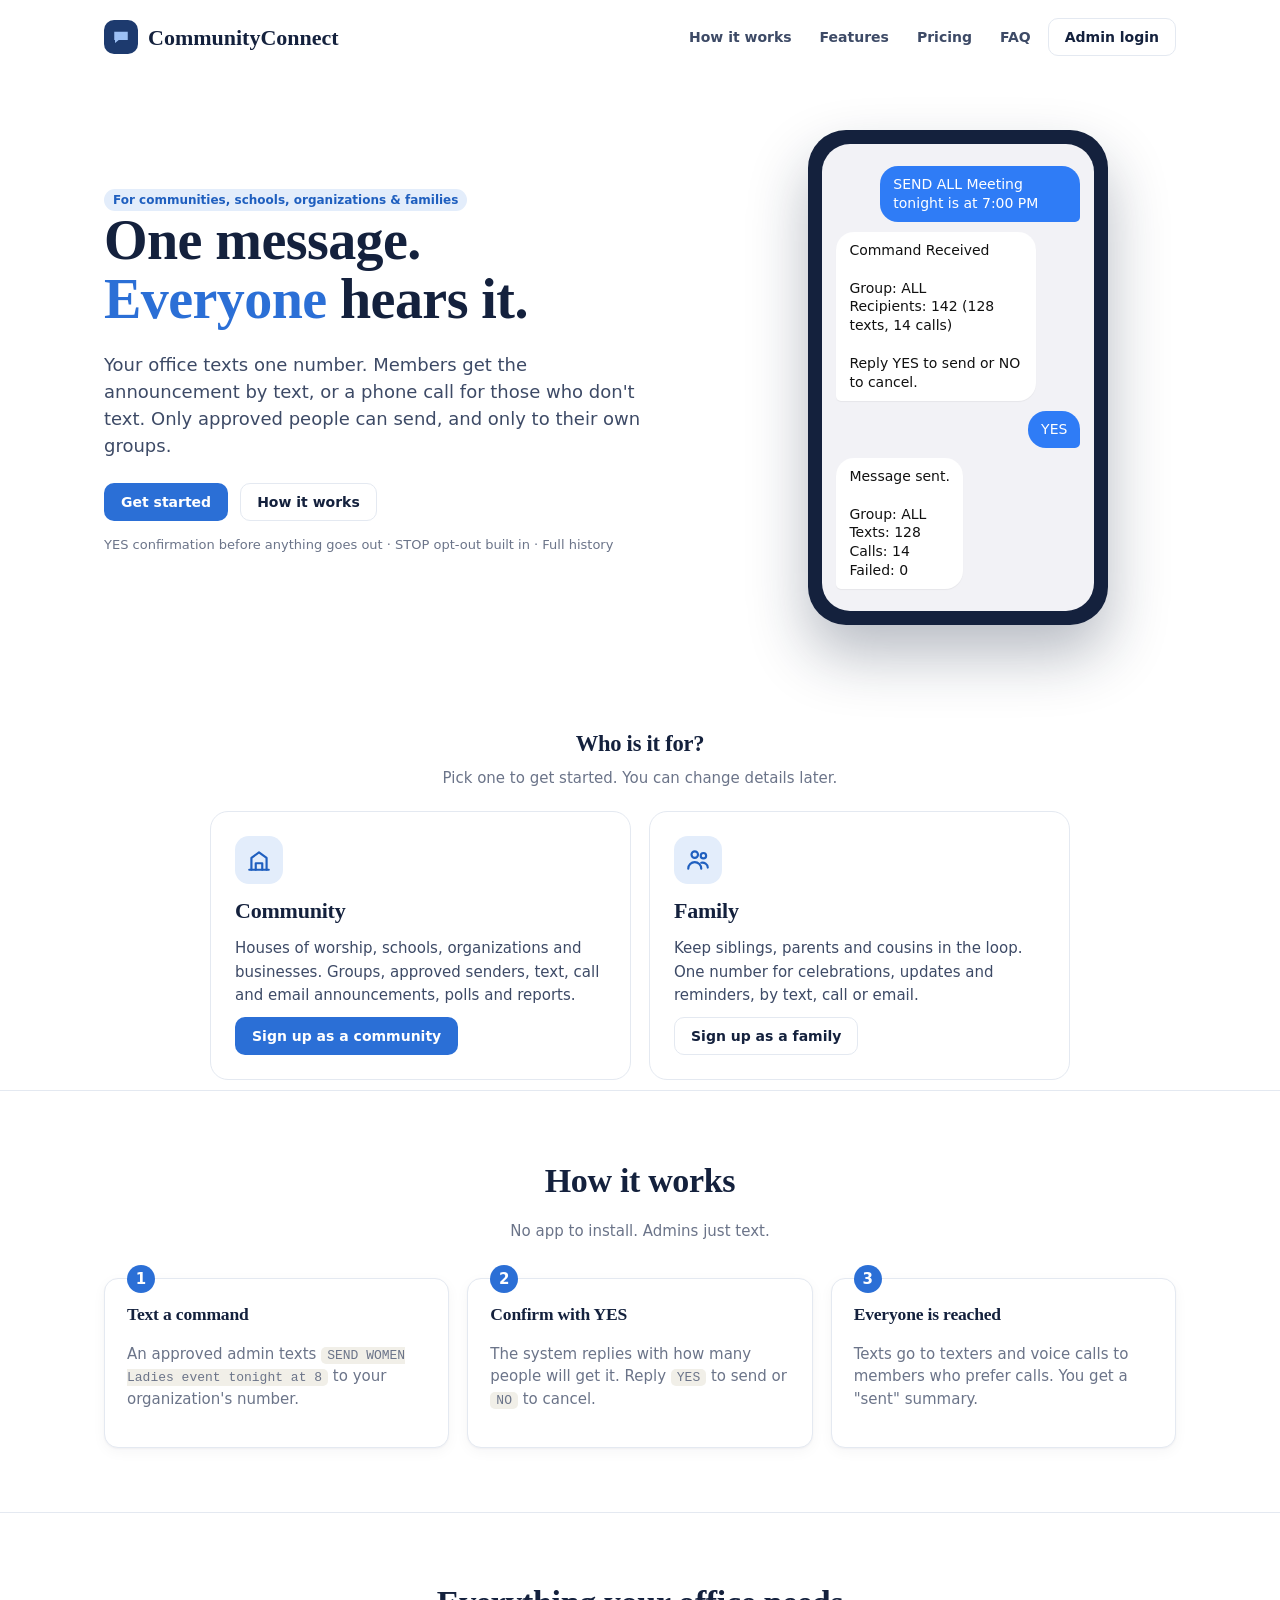
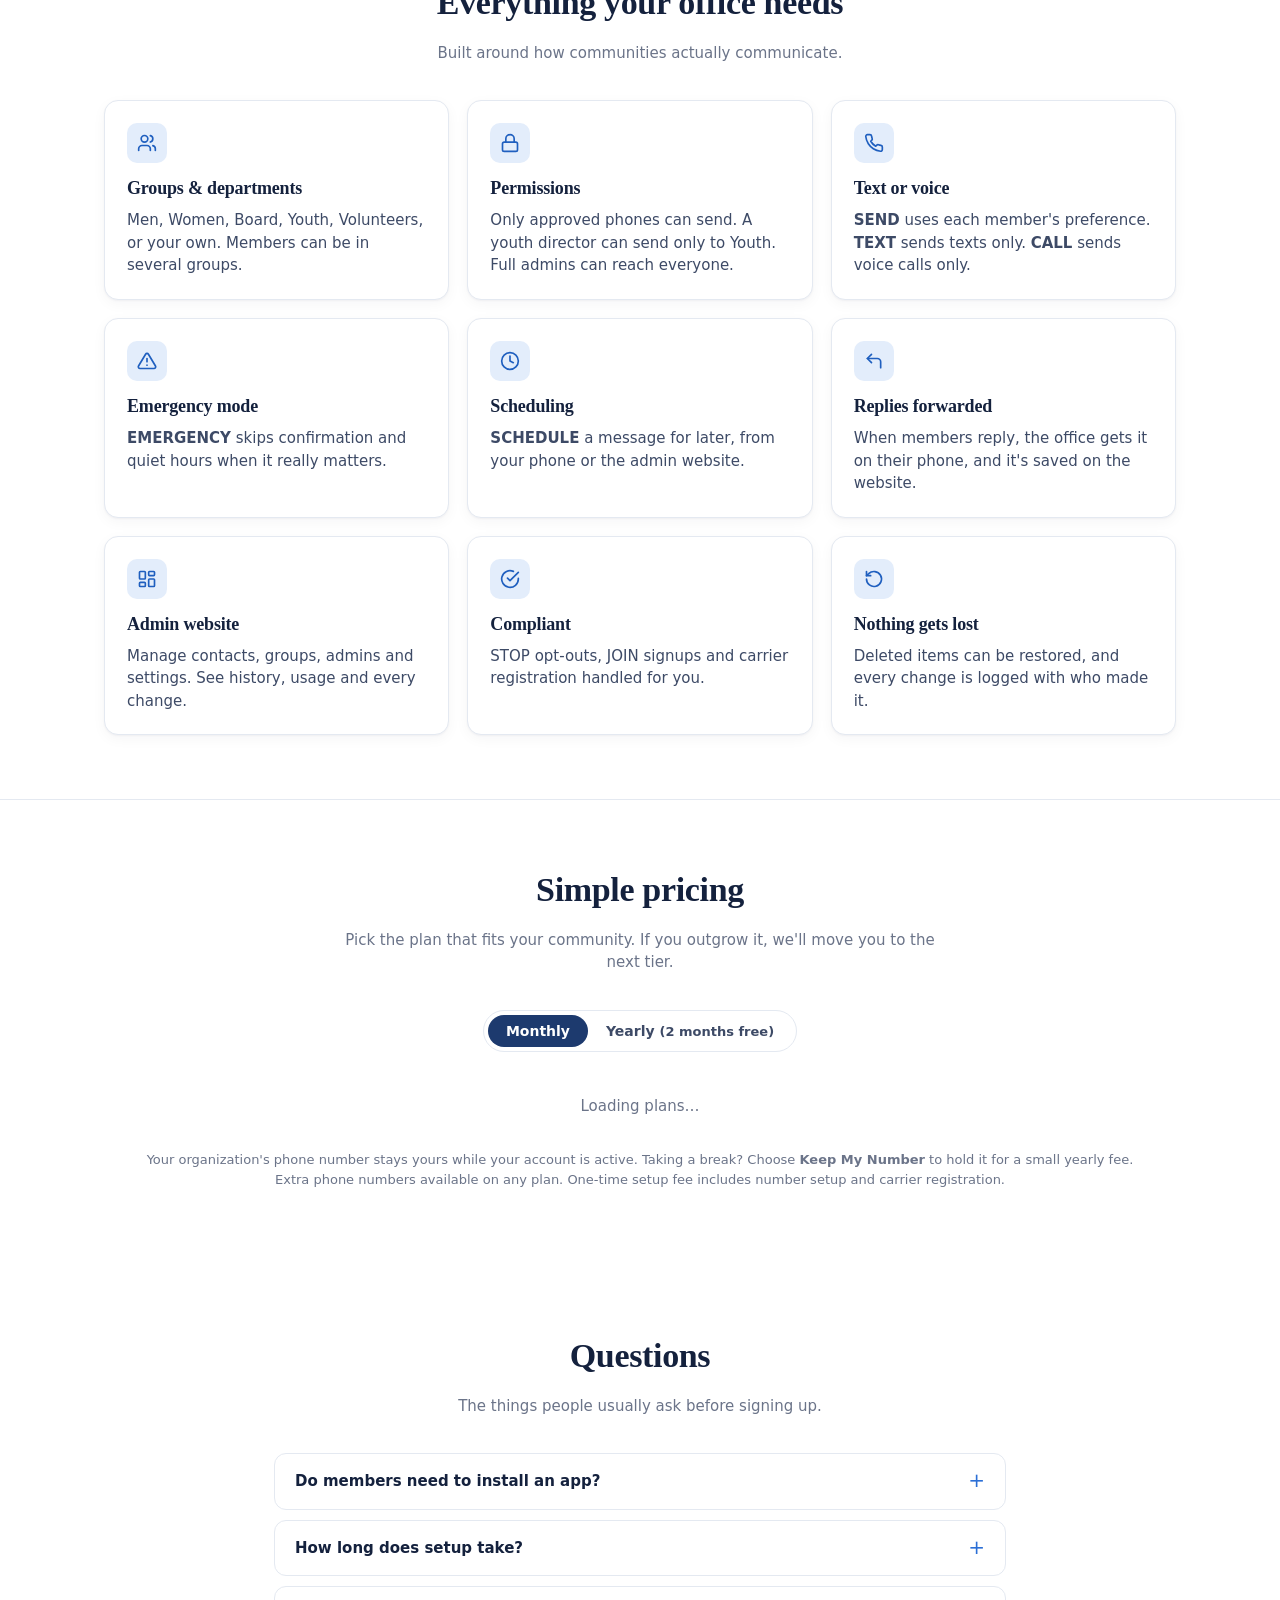
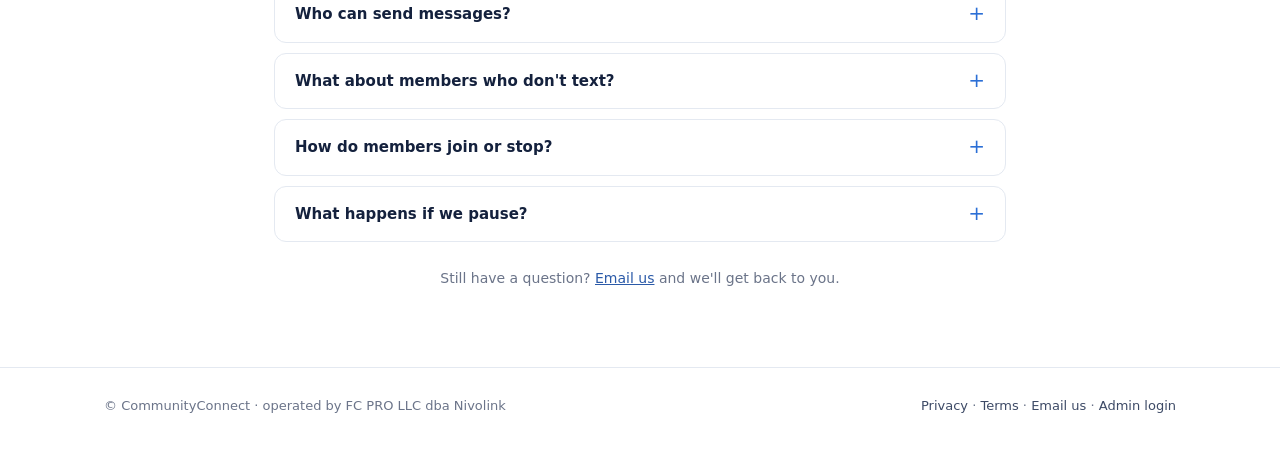
==== commit 5b3c9046: "Center the pricing cards Co-Authored-By: Claude Opus 5.5 <noreply@anthropic.com> Claude-Session: htt" ====
--- a/index.html
+++ b/index.html
@@ -8,7 +8,7 @@
 <meta http-equiv="Content-Security-Policy" content="default-src 'self'; script-src 'self' https://esm.sh; style-src 'self' 'unsafe-inline' https://fonts.googleapis.com; font-src https://fonts.gstatic.com; connect-src https://*.supabase.co https://esm.sh; img-src 'self' data:; form-action 'self'; base-uri 'self'">
 <link rel="preconnect" href="https://fonts.googleapis.com">
 <link href="https://fonts.googleapis.com/css2?family=Fraunces:opsz,wght@9..144,600;9..144,700&family=Inter:wght@400;500;600;700&display=swap" rel="stylesheet">
-<link rel="stylesheet" href="assets/styles.css?v=202611221815">
+<link rel="stylesheet" href="assets/styles.css?v=202611230030">
 <link rel="icon" href="data:image/svg+xml,<svg xmlns='http://www.w3.org/2000/svg' viewBox='0 0 32 32'><rect width='32' height='32' rx='8' fill='%231d3a6e'/><path d='M8 10h16v9H14l-5 4v-4H8z' fill='%239cc0f5'/></svg>">
 </head>
 <body>
@@ -146,8 +146,8 @@
 </footer>
 
 <div id="toast"></div>
-<script src="assets/config.js?v=202611221815"></script>
-<script src="assets/site.js?v=202611221815"></script>
-<script type="module" src="assets/landing.js?v=202611221815"></script>
+<script src="assets/config.js?v=202611230030"></script>
+<script src="assets/site.js?v=202611230030"></script>
+<script type="module" src="assets/landing.js?v=202611230030"></script>
 </body>
 </html>
--- a/assets/styles.css
+++ b/assets/styles.css
@@ -109,7 +109,7 @@
 .toggle { display: inline-flex; background: #fff; border: 1px solid var(--line); border-radius: 999px; padding: 4px; margin: 0 auto 28px; }
 .toggle button { border: 0; background: transparent; padding: 8px 18px; border-radius: 999px; font: 600 14px var(--sans); cursor: pointer; color: var(--ink-2); }
 .toggle button.on { background: var(--brand); color: #fff; }
-.prices { display: grid; grid-template-columns: repeat(4, 1fr); gap: 18px; align-items: stretch; }
+.prices { display: grid; grid-template-columns: repeat(auto-fit, minmax(240px, 320px)); justify-content: center; gap: 18px; align-items: stretch; }
 .price { padding: 26px 22px; display: flex; flex-direction: column; text-align: left; }
 .price.featured { border: 2px solid var(--gold); position: relative; }
 .price.featured::after { content: "Most popular"; position: absolute; top: -12px; right: 18px; background: var(--gold); color: #fff; font-size: 12px; font-weight: 700; padding: 3px 10px; border-radius: 999px; }
@@ -133,8 +133,8 @@
 .faq summary::after { content: "+"; color: var(--gold); font-size: 20px; line-height: 1; font-weight: 500; }
 .faq details[open] summary::after { content: "–"; }
 .faq details p { margin: 0 0 16px; color: var(--ink-2); }
-@media (max-width: 960px) { .hero { grid-template-columns: 1fr; } .prices { grid-template-columns: repeat(2, 1fr); } }
-@media (max-width: 720px) { .features, .steps, .prices { grid-template-columns: 1fr; } }
+@media (max-width: 960px) { .hero { grid-template-columns: 1fr; } }
+@media (max-width: 720px) { .features, .steps { grid-template-columns: 1fr; } .prices { grid-template-columns: minmax(0, 420px); } }
 @media (max-width: 900px) { .topnav .nav-hide { display: none; } }
 @media (max-width: 480px) { .wrap { padding: 0 18px; } .topbar .logo { font-size: 19px; } .topbar .logo-mark { width: 30px; height: 30px; } .topnav .btn { padding: 8px 12px; } .hero { padding: 32px 0 56px; } .section { padding: 48px 0; } .section h2 { font-size: 28px; } }
 
@@ -375,3 +375,22 @@
 .dpday.today{border-color:var(--sky-line)}
 .dpday.sel{background:var(--sky-line)}.dpday.sel b,.dpday.sel small{color:#fff}
 .dpfoot{display:flex;justify-content:space-between;align-items:center;margin-top:8px;gap:6px}
+/* address suggestions */
+.addr-sug{position:absolute;left:0;right:0;top:calc(100% + 4px);z-index:60;background:#fff;border:1px solid var(--line);border-radius:12px;box-shadow:0 12px 30px rgba(20,40,80,.15);overflow:hidden}
+.addr-sug button{display:flex;flex-direction:column;align-items:flex-start;width:100%;border:0;background:none;padding:9px 12px;text-align:left;font:inherit;cursor:pointer;line-height:1.3}
+.addr-sug button b{font-weight:600;font-size:14px}.addr-sug button span{font-size:12px;color:var(--ink-2)}
+.addr-sug button:hover,.addr-sug button.on{background:var(--sky-soft)}
+.addr-src{font-size:10.5px;color:var(--ink-2);padding:4px 12px 6px;border-top:1px solid var(--line)}
+.rep-share{display:flex;gap:8px;flex-wrap:wrap;margin:-4px 0 12px}
+.pm-item{display:block;width:100%;text-align:left;border:1px solid var(--line);background:#fff;border-radius:10px;padding:10px 12px;margin-bottom:8px;cursor:pointer;font:inherit}
+.pm-item:hover{border-color:var(--sky-line);background:var(--sky-soft)}
+.pm-text{white-space:pre-wrap;font-size:14px;margin-top:4px;overflow-wrap:anywhere}
+/* tabs across the top for related pages */
+.maincol{min-width:0}
+.subtabs{display:flex;gap:4px;padding:16px 32px 0;overflow-x:auto;scrollbar-width:none;border-bottom:1px solid var(--line);background:var(--cream)}
+.subtabs::-webkit-scrollbar{display:none}
+.subtabs a{white-space:nowrap;padding:9px 14px;border-radius:10px 10px 0 0;color:var(--ink-2);text-decoration:none;font-weight:500;font-size:14px;border:1px solid transparent;border-bottom:0;margin-bottom:-1px}
+.subtabs a:hover{color:var(--ink);background:rgba(255,255,255,.6)}
+.subtabs a.on{background:#fff;color:var(--sky-ink);border-color:var(--line);font-weight:600}
+.subtabs .badge{margin-left:4px}
+@media (max-width:900px){.subtabs{padding:10px 16px 0}}
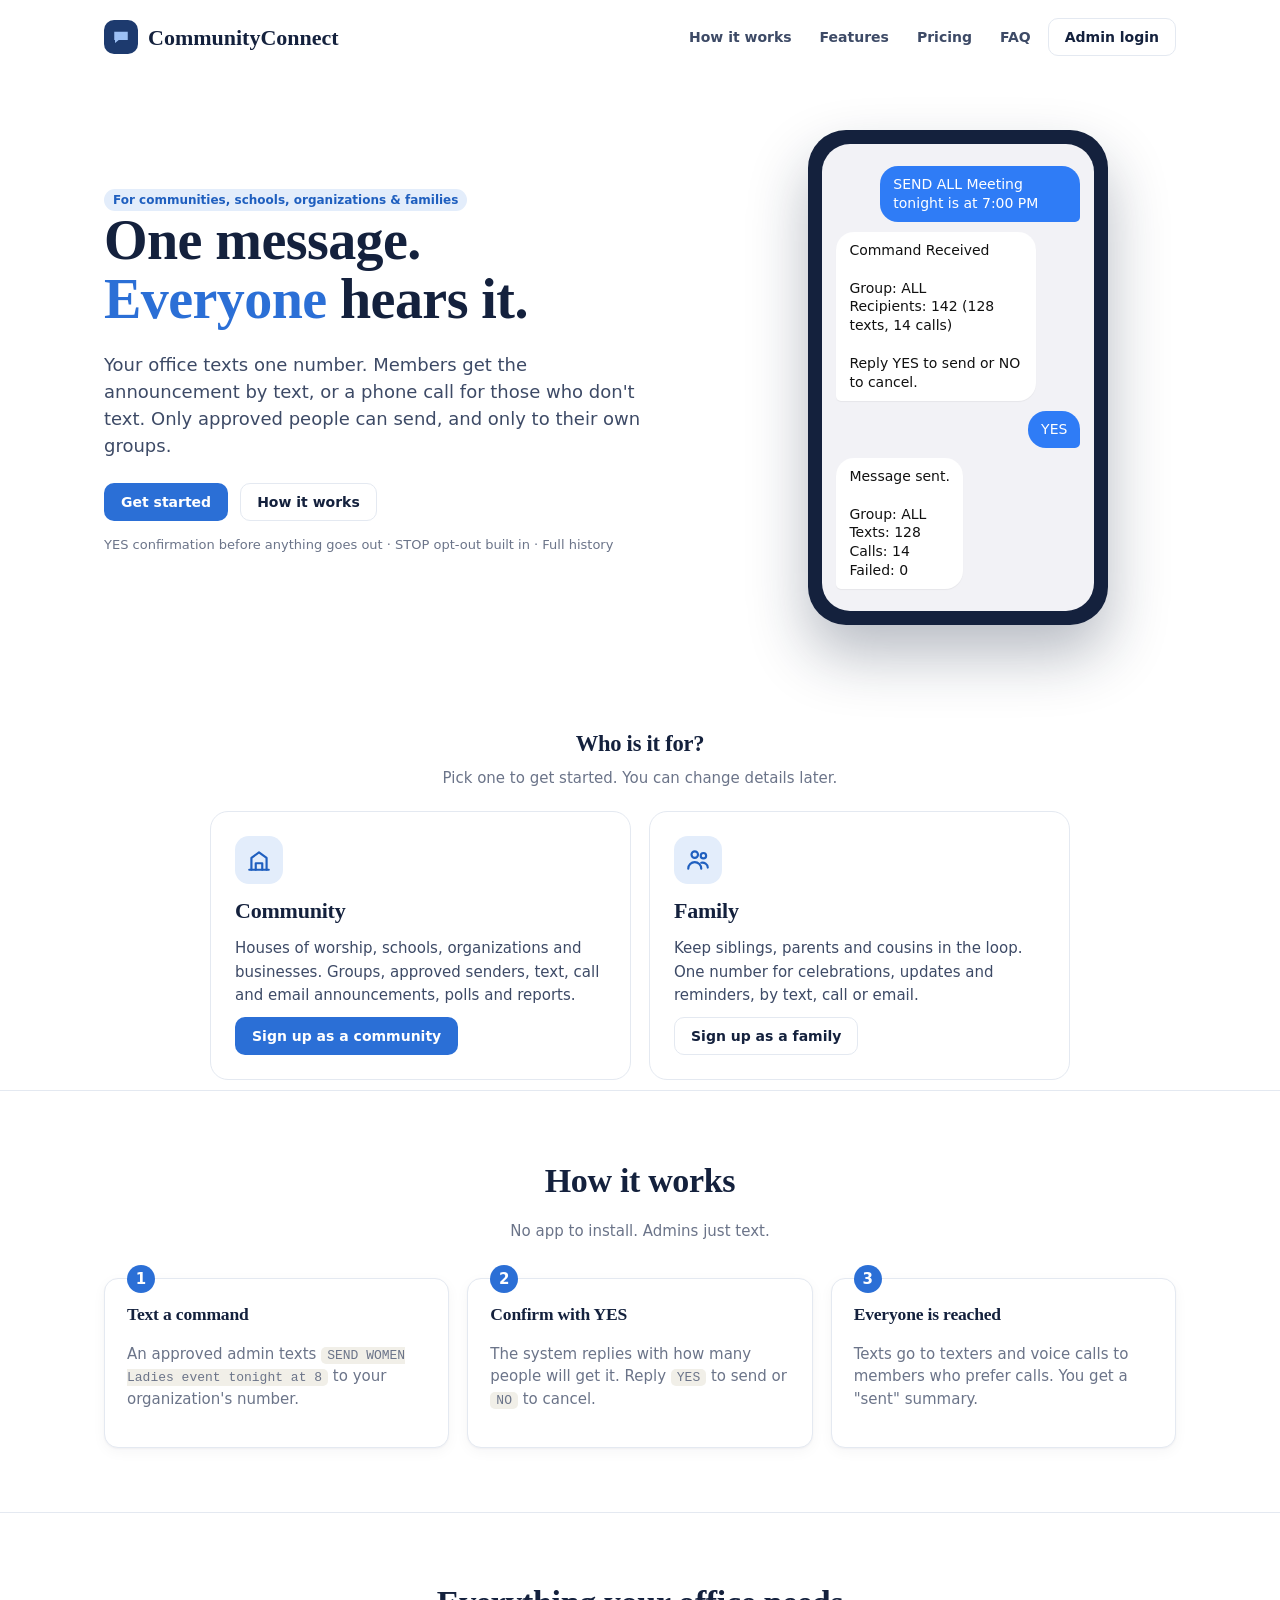
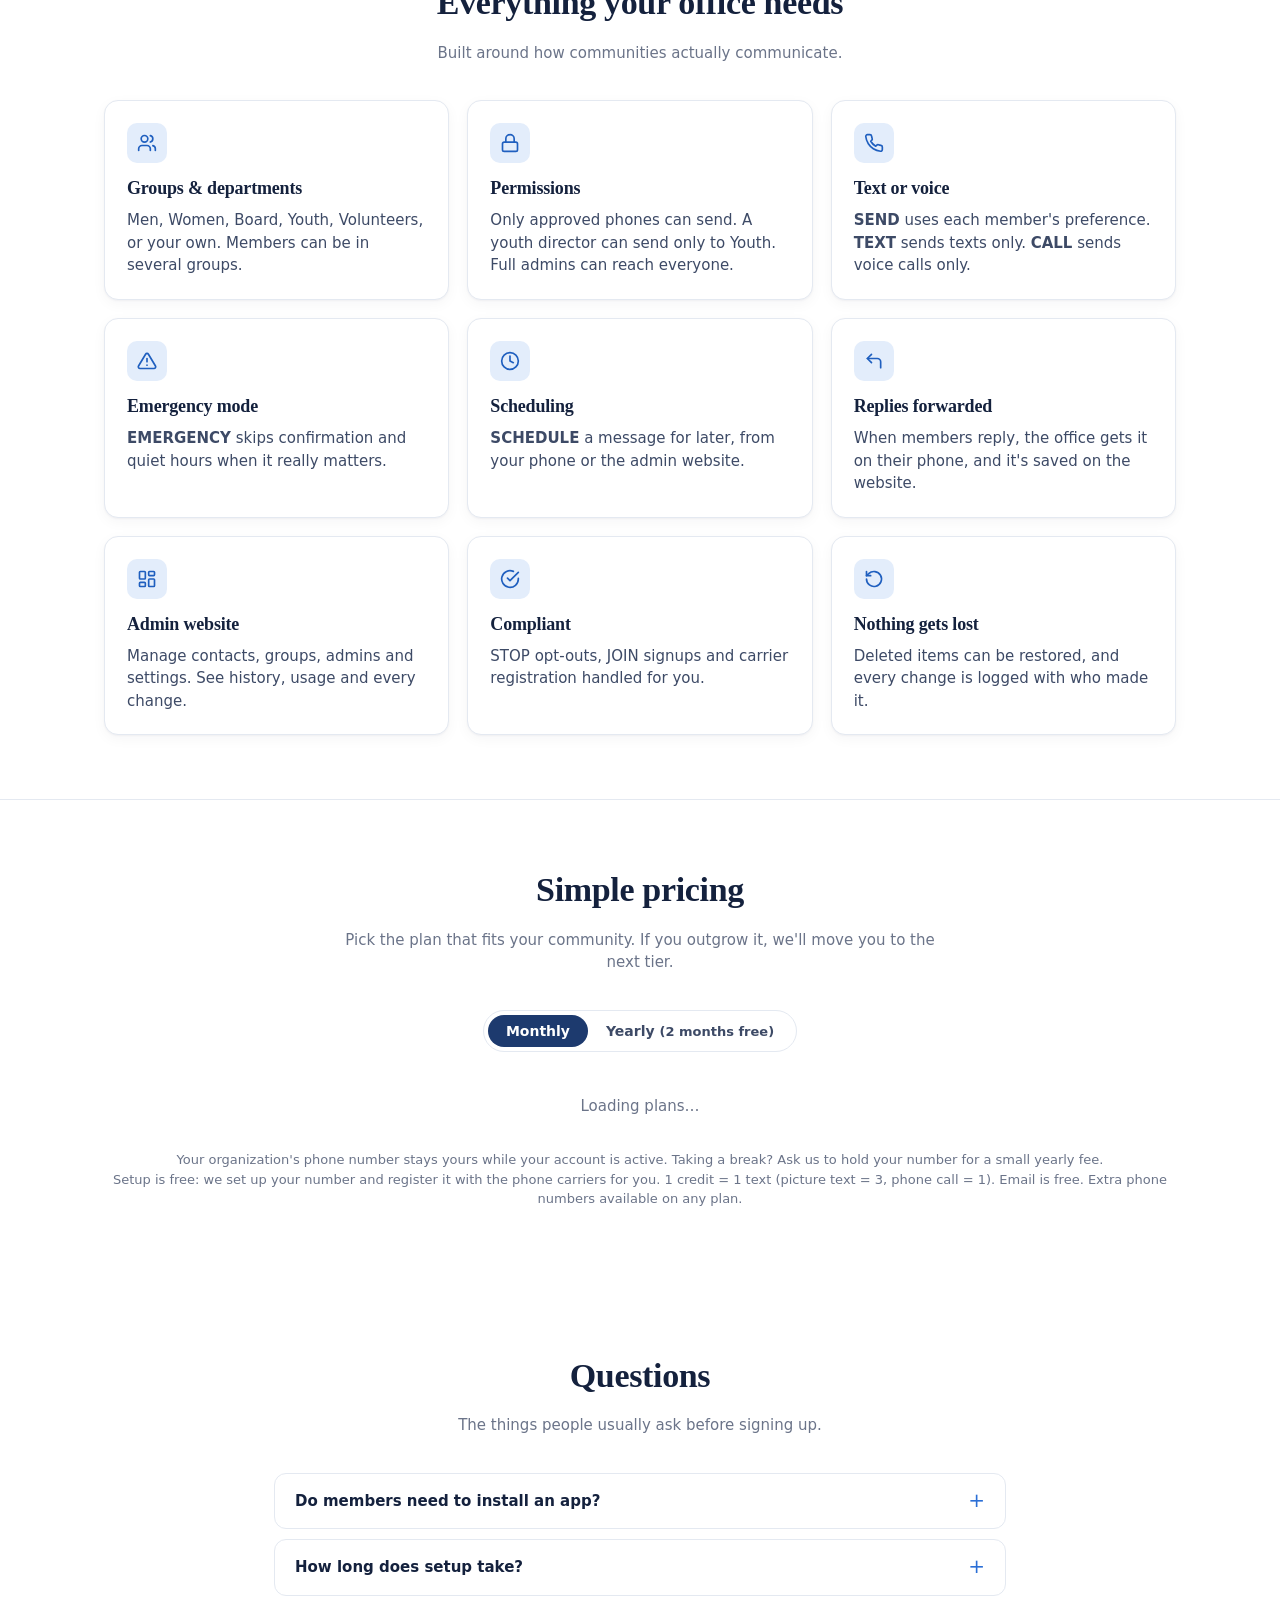
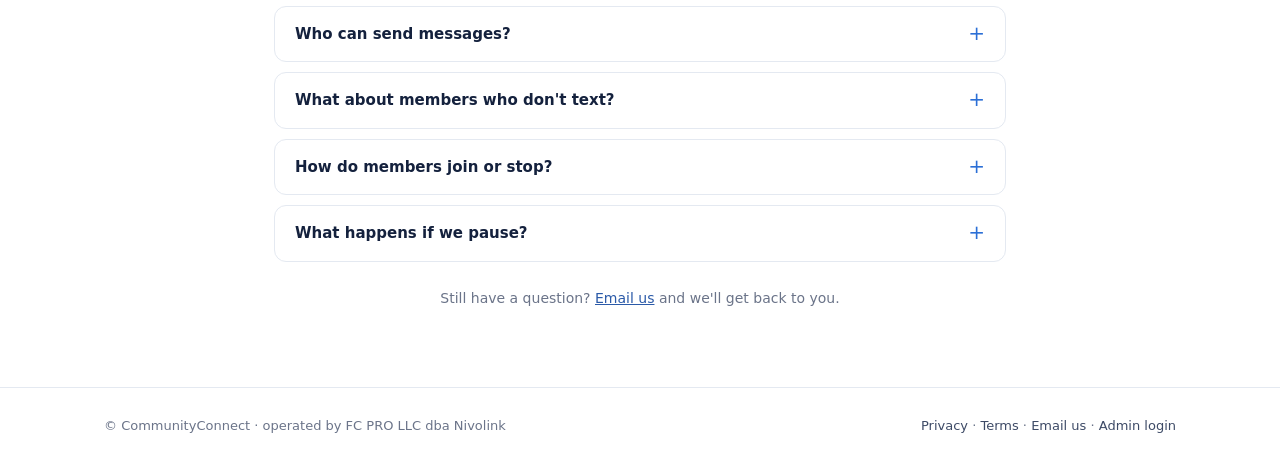
==== commit 63d229d5: "New prices: Starter $25/2,000, Community $45/4,000, Plus $99/10,000; free setup Co-Authored-By: Clau" ====
--- a/index.html
+++ b/index.html
@@ -8,7 +8,7 @@
 <meta http-equiv="Content-Security-Policy" content="default-src 'self'; script-src 'self' https://esm.sh; style-src 'self' 'unsafe-inline' https://fonts.googleapis.com; font-src https://fonts.gstatic.com; connect-src https://*.supabase.co https://esm.sh; img-src 'self' data:; form-action 'self'; base-uri 'self'">
 <link rel="preconnect" href="https://fonts.googleapis.com">
 <link href="https://fonts.googleapis.com/css2?family=Fraunces:opsz,wght@9..144,600;9..144,700&family=Inter:wght@400;500;600;700&display=swap" rel="stylesheet">
-<link rel="stylesheet" href="assets/styles.css?v=202611230030">
+<link rel="stylesheet" href="assets/styles.css?v=202611230045">
 <link rel="icon" href="data:image/svg+xml,<svg xmlns='http://www.w3.org/2000/svg' viewBox='0 0 32 32'><rect width='32' height='32' rx='8' fill='%231d3a6e'/><path d='M8 10h16v9H14l-5 4v-4H8z' fill='%239cc0f5'/></svg>">
 </head>
 <body>
@@ -118,7 +118,7 @@
       <button data-period="YEARLY">Yearly <span class="small">(2 months free)</span></button>
     </div>
     <div class="prices" id="prices"><p class="muted">Loading plans…</p></div>
-    <p class="note">Your organization's phone number stays yours while your account is active. Taking a break? Choose <b>Keep My Number</b> to hold it for a small yearly fee.<br>Extra phone numbers available on any plan. One-time setup fee includes number setup and carrier registration.</p>
+    <p class="note">Your organization's phone number stays yours while your account is active. Taking a break? Ask us to hold your number for a small yearly fee.<br>Setup is free: we set up your number and register it with the phone carriers for you. 1 credit = 1 text (picture text = 3, phone call = 1). Email is free. Extra phone numbers available on any plan.</p>
   </div>
 </section>
 
@@ -146,8 +146,8 @@
 </footer>
 
 <div id="toast"></div>
-<script src="assets/config.js?v=202611230030"></script>
-<script src="assets/site.js?v=202611230030"></script>
-<script type="module" src="assets/landing.js?v=202611230030"></script>
+<script src="assets/config.js?v=202611230045"></script>
+<script src="assets/site.js?v=202611230045"></script>
+<script type="module" src="assets/landing.js?v=202611230045"></script>
 </body>
 </html>
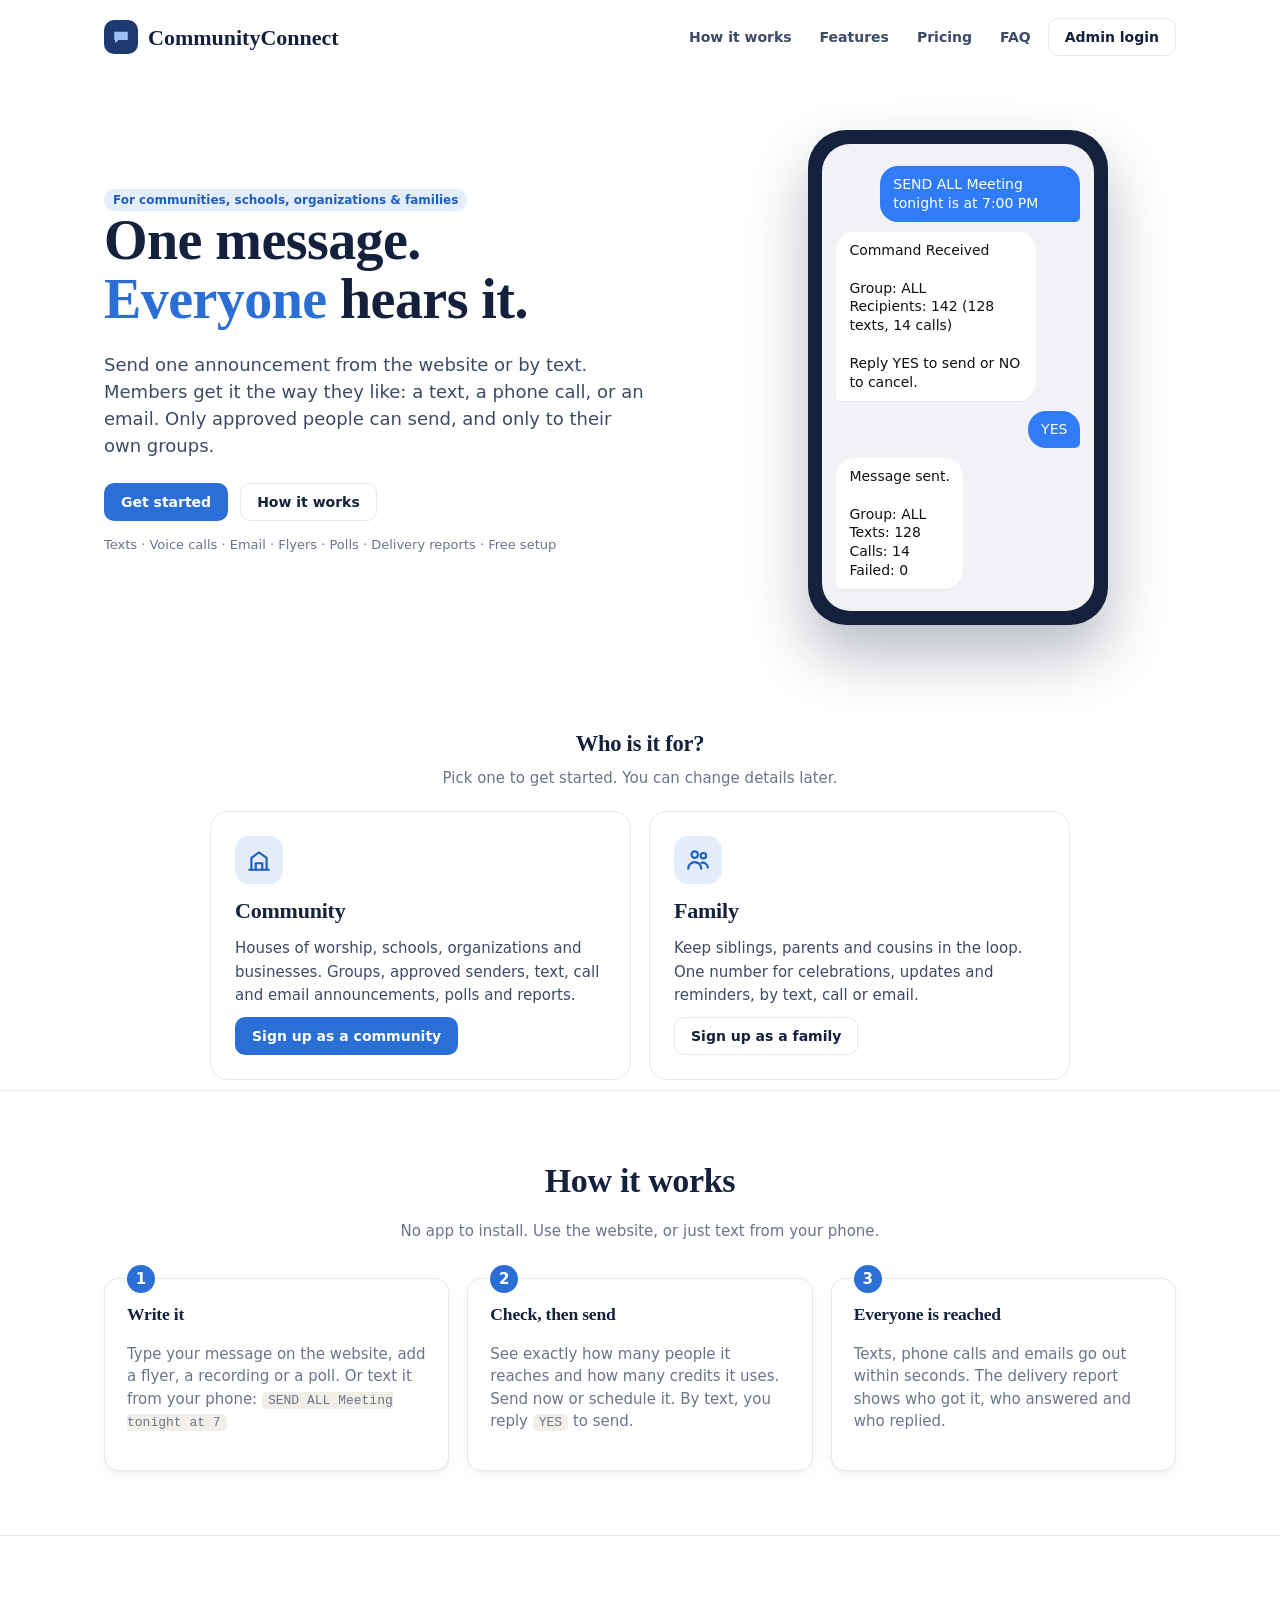
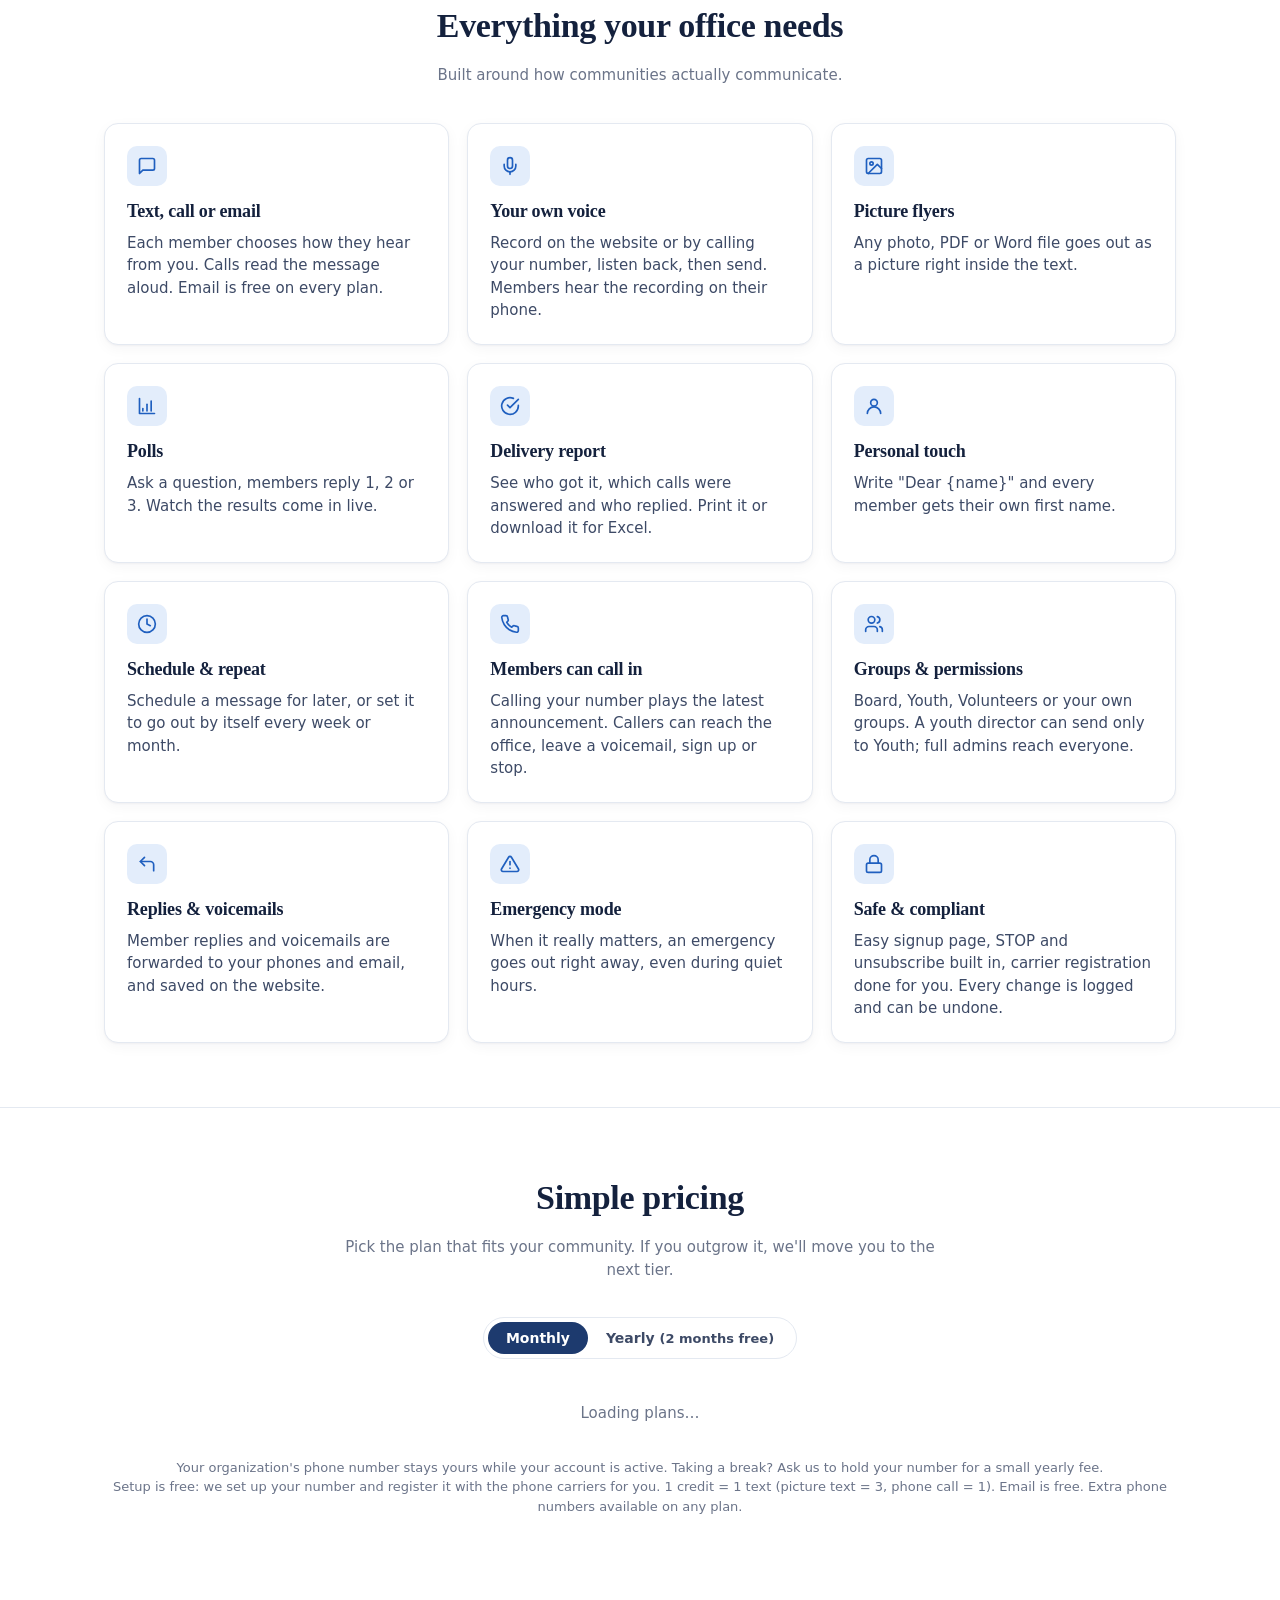
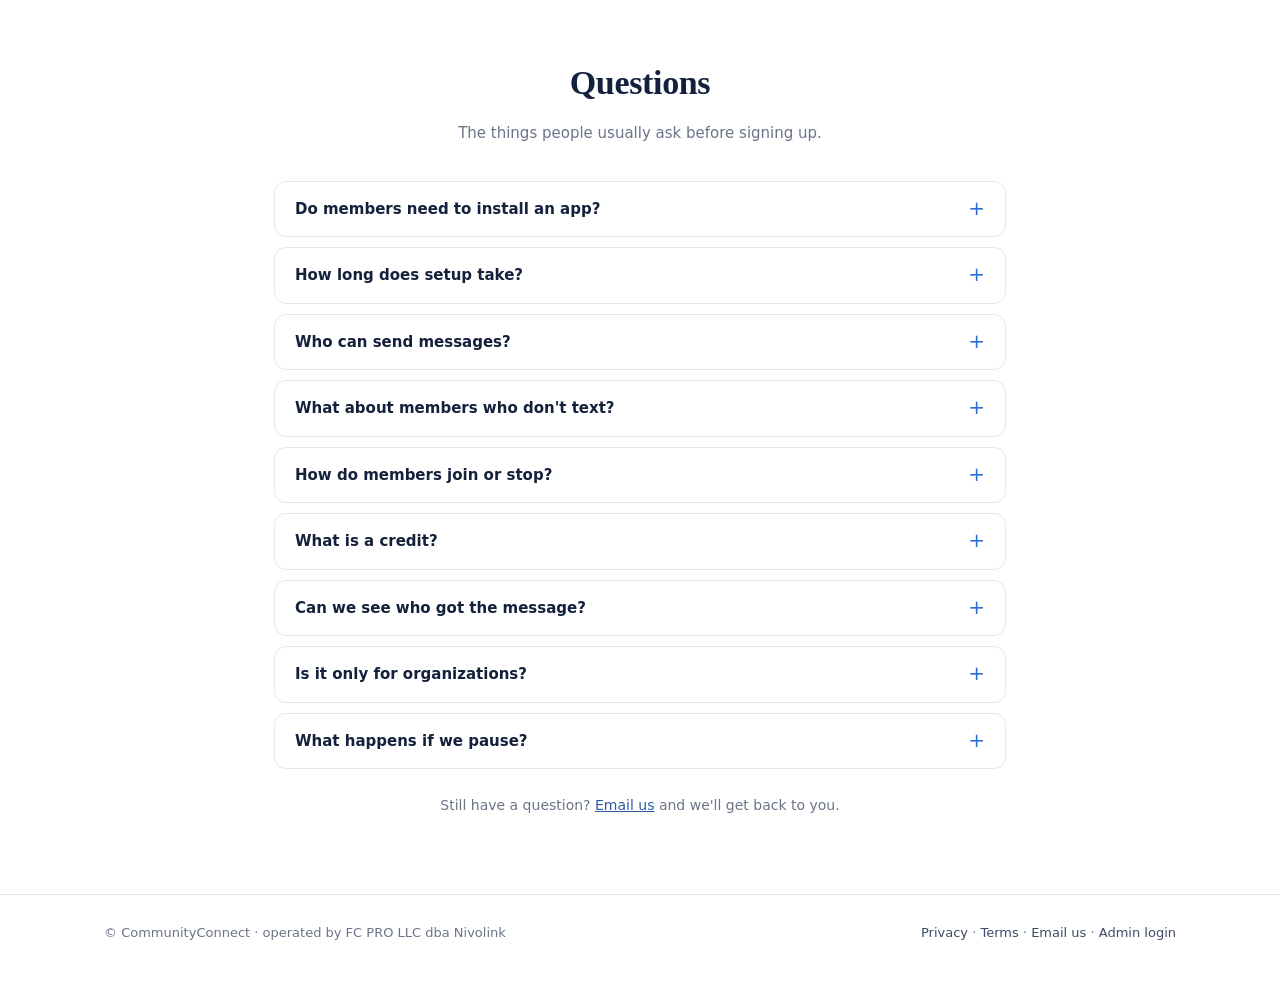
==== commit c18ac0c1: "Homepage: rewrite to match current features (website, email, recordings, flyers, polls, reports, sch" ====
--- a/index.html
+++ b/index.html
@@ -8,7 +8,7 @@
 <meta http-equiv="Content-Security-Policy" content="default-src 'self'; script-src 'self' https://esm.sh; style-src 'self' 'unsafe-inline' https://fonts.googleapis.com; font-src https://fonts.gstatic.com; connect-src https://*.supabase.co https://esm.sh; img-src 'self' data:; form-action 'self'; base-uri 'self'">
 <link rel="preconnect" href="https://fonts.googleapis.com">
 <link href="https://fonts.googleapis.com/css2?family=Fraunces:opsz,wght@9..144,600;9..144,700&family=Inter:wght@400;500;600;700&display=swap" rel="stylesheet">
-<link rel="stylesheet" href="assets/styles.css?v=202611230045">
+<link rel="stylesheet" href="assets/styles.css?v=202611230140">
 <link rel="icon" href="data:image/svg+xml,<svg xmlns='http://www.w3.org/2000/svg' viewBox='0 0 32 32'><rect width='32' height='32' rx='8' fill='%231d3a6e'/><path d='M8 10h16v9H14l-5 4v-4H8z' fill='%239cc0f5'/></svg>">
 </head>
 <body>
@@ -32,12 +32,12 @@
     <div>
       <span class="pill gold">For communities, schools, organizations & families</span>
       <h1>One message.<br><em>Everyone</em> hears it.</h1>
-      <p class="lead">Your office texts one number. Members get the announcement by text, or a phone call for those who don't text. Only approved people can send, and only to their own groups.</p>
+      <p class="lead">Send one announcement from the website or by text. Members get it the way they like: a text, a phone call, or an email. Only approved people can send, and only to their own groups.</p>
       <div class="cta">
         <a class="btn gold" href="#start">Get started</a>
         <a class="btn secondary" href="#how">How it works</a>
       </div>
-      <p class="small muted" style="margin-top:14px">YES confirmation before anything goes out · STOP opt-out built in · Full history</p>
+      <p class="small muted" style="margin-top:14px">Texts · Voice calls · Email · Flyers · Polls · Delivery reports · Free setup</p>
     </div>
     <div class="phone" aria-hidden="true">
       <div class="phone-screen">
@@ -82,11 +82,11 @@
 <section class="section" id="how" style="background:#fff;border-top:1px solid var(--line);border-bottom:1px solid var(--line)">
   <div class="wrap">
     <h2>How it works</h2>
-    <p class="sub">No app to install. Admins just text.</p>
+    <p class="sub">No app to install. Use the website, or just text from your phone.</p>
     <div class="steps">
-      <div class="card step"><h3>Text a command</h3><p class="muted">An approved admin texts <code>SEND WOMEN Ladies event tonight at 8</code> to your organization's number.</p></div>
-      <div class="card step"><h3>Confirm with YES</h3><p class="muted">The system replies with how many people will get it. Reply <code>YES</code> to send or <code>NO</code> to cancel.</p></div>
-      <div class="card step"><h3>Everyone is reached</h3><p class="muted">Texts go to texters and voice calls to members who prefer calls. You get a "sent" summary.</p></div>
+      <div class="card step"><h3>Write it</h3><p class="muted">Type your message on the website, add a flyer, a recording or a poll. Or text it from your phone: <code>SEND ALL Meeting tonight at 7</code></p></div>
+      <div class="card step"><h3>Check, then send</h3><p class="muted">See exactly how many people it reaches and how many credits it uses. Send now or schedule it. By text, you reply <code>YES</code> to send.</p></div>
+      <div class="card step"><h3>Everyone is reached</h3><p class="muted">Texts, phone calls and emails go out within seconds. The delivery report shows who got it, who answered and who replied.</p></div>
     </div>
   </div>
 </section>
@@ -96,15 +96,18 @@
     <h2>Everything your office needs</h2>
     <p class="sub">Built around how communities actually communicate.</p>
     <div class="features">
-      <div class="card feature"><div class="ic"><svg width="20" height="20" viewBox="0 0 24 24" fill="none" stroke="currentColor" stroke-width="2" stroke-linecap="round" stroke-linejoin="round"><path d="M16 21v-2a4 4 0 0 0-4-4H6a4 4 0 0 0-4 4v2"/><circle cx="9" cy="7" r="4"/><path d="M22 21v-2a4 4 0 0 0-3-3.87"/><path d="M16 3.13a4 4 0 0 1 0 7.75"/></svg></div><h3>Groups & departments</h3><p>Men, Women, Board, Youth, Volunteers, or your own. Members can be in several groups.</p></div>
-      <div class="card feature"><div class="ic"><svg width="20" height="20" viewBox="0 0 24 24" fill="none" stroke="currentColor" stroke-width="2" stroke-linecap="round" stroke-linejoin="round"><rect x="3" y="11" width="18" height="11" rx="2"/><path d="M7 11V7a5 5 0 0 1 10 0v4"/></svg></div><h3>Permissions</h3><p>Only approved phones can send. A youth director can send only to Youth. Full admins can reach everyone.</p></div>
-      <div class="card feature"><div class="ic"><svg width="20" height="20" viewBox="0 0 24 24" fill="none" stroke="currentColor" stroke-width="2" stroke-linecap="round" stroke-linejoin="round"><path d="M22 16.92v3a2 2 0 0 1-2.18 2 19.79 19.79 0 0 1-8.63-3.07 19.5 19.5 0 0 1-6-6 19.79 19.79 0 0 1-3.07-8.67A2 2 0 0 1 4.11 2h3a2 2 0 0 1 2 1.72c.13.96.36 1.9.7 2.81a2 2 0 0 1-.45 2.11L8.09 9.91a16 16 0 0 0 6 6l1.27-1.27a2 2 0 0 1 2.11-.45c.91.34 1.85.57 2.81.7A2 2 0 0 1 22 16.92z"/></svg></div><h3>Text or voice</h3><p><b>SEND</b> uses each member's preference. <b>TEXT</b> sends texts only. <b>CALL</b> sends voice calls only.</p></div>
-      <div class="card feature"><div class="ic"><svg width="20" height="20" viewBox="0 0 24 24" fill="none" stroke="currentColor" stroke-width="2" stroke-linecap="round" stroke-linejoin="round"><path d="M10.29 3.86 1.82 18a2 2 0 0 0 1.71 3h16.94a2 2 0 0 0 1.71-3L13.71 3.86a2 2 0 0 0-3.42 0z"/><path d="M12 9v4"/><path d="M12 17h.01"/></svg></div><h3>Emergency mode</h3><p><b>EMERGENCY</b> skips confirmation and quiet hours when it really matters.</p></div>
-      <div class="card feature"><div class="ic"><svg width="20" height="20" viewBox="0 0 24 24" fill="none" stroke="currentColor" stroke-width="2" stroke-linecap="round" stroke-linejoin="round"><circle cx="12" cy="12" r="10"/><path d="M12 6v6l4 2"/></svg></div><h3>Scheduling</h3><p><b>SCHEDULE</b> a message for later, from your phone or the admin website.</p></div>
-      <div class="card feature"><div class="ic"><svg width="20" height="20" viewBox="0 0 24 24" fill="none" stroke="currentColor" stroke-width="2" stroke-linecap="round" stroke-linejoin="round"><path d="M9 14 4 9l5-5"/><path d="M20 20v-7a4 4 0 0 0-4-4H4"/></svg></div><h3>Replies forwarded</h3><p>When members reply, the office gets it on their phone, and it's saved on the website.</p></div>
-      <div class="card feature"><div class="ic"><svg width="20" height="20" viewBox="0 0 24 24" fill="none" stroke="currentColor" stroke-width="2" stroke-linecap="round" stroke-linejoin="round"><rect x="3" y="3" width="7" height="9" rx="1"/><rect x="14" y="3" width="7" height="5" rx="1"/><rect x="14" y="12" width="7" height="9" rx="1"/><rect x="3" y="16" width="7" height="5" rx="1"/></svg></div><h3>Admin website</h3><p>Manage contacts, groups, admins and settings. See history, usage and every change.</p></div>
-      <div class="card feature"><div class="ic"><svg width="20" height="20" viewBox="0 0 24 24" fill="none" stroke="currentColor" stroke-width="2" stroke-linecap="round" stroke-linejoin="round"><path d="M22 11.08V12a10 10 0 1 1-5.93-9.14"/><path d="M22 4 12 14.01l-3-3"/></svg></div><h3>Compliant</h3><p>STOP opt-outs, JOIN signups and carrier registration handled for you.</p></div>
-      <div class="card feature"><div class="ic"><svg width="20" height="20" viewBox="0 0 24 24" fill="none" stroke="currentColor" stroke-width="2" stroke-linecap="round" stroke-linejoin="round"><path d="M3 12a9 9 0 1 0 2.64-6.36L3 8"/><path d="M3 3v5h5"/></svg></div><h3>Nothing gets lost</h3><p>Deleted items can be restored, and every change is logged with who made it.</p></div>
+      <div class="card feature"><div class="ic"><svg width="20" height="20" viewBox="0 0 24 24" fill="none" stroke="currentColor" stroke-width="2" stroke-linecap="round" stroke-linejoin="round"><path d="M21 15a2 2 0 0 1-2 2H7l-4 4V5a2 2 0 0 1 2-2h14a2 2 0 0 1 2 2z"/></svg></div><h3>Text, call or email</h3><p>Each member chooses how they hear from you. Calls read the message aloud. Email is free on every plan.</p></div>
+      <div class="card feature"><div class="ic"><svg width="20" height="20" viewBox="0 0 24 24" fill="none" stroke="currentColor" stroke-width="2" stroke-linecap="round" stroke-linejoin="round"><path d="M12 2a3 3 0 0 0-3 3v7a3 3 0 0 0 6 0V5a3 3 0 0 0-3-3z"/><path d="M19 10v2a7 7 0 0 1-14 0v-2"/><path d="M12 19v3"/></svg></div><h3>Your own voice</h3><p>Record on the website or by calling your number, listen back, then send. Members hear the recording on their phone.</p></div>
+      <div class="card feature"><div class="ic"><svg width="20" height="20" viewBox="0 0 24 24" fill="none" stroke="currentColor" stroke-width="2" stroke-linecap="round" stroke-linejoin="round"><rect x="3" y="3" width="18" height="18" rx="2"/><circle cx="9" cy="9" r="2"/><path d="m21 15-5-5L5 21"/></svg></div><h3>Picture flyers</h3><p>Any photo, PDF or Word file goes out as a picture right inside the text.</p></div>
+      <div class="card feature"><div class="ic"><svg width="20" height="20" viewBox="0 0 24 24" fill="none" stroke="currentColor" stroke-width="2" stroke-linecap="round" stroke-linejoin="round"><path d="M3 3v18h18"/><path d="M7 15v3"/><path d="M12 10v8"/><path d="M17 6v12"/></svg></div><h3>Polls</h3><p>Ask a question, members reply 1, 2 or 3. Watch the results come in live.</p></div>
+      <div class="card feature"><div class="ic"><svg width="20" height="20" viewBox="0 0 24 24" fill="none" stroke="currentColor" stroke-width="2" stroke-linecap="round" stroke-linejoin="round"><path d="M22 11.08V12a10 10 0 1 1-5.93-9.14"/><path d="M22 4 12 14.01l-3-3"/></svg></div><h3>Delivery report</h3><p>See who got it, which calls were answered and who replied. Print it or download it for Excel.</p></div>
+      <div class="card feature"><div class="ic"><svg width="20" height="20" viewBox="0 0 24 24" fill="none" stroke="currentColor" stroke-width="2" stroke-linecap="round" stroke-linejoin="round"><circle cx="12" cy="8" r="4"/><path d="M4 21a8 8 0 0 1 16 0"/></svg></div><h3>Personal touch</h3><p>Write "Dear {name}" and every member gets their own first name.</p></div>
+      <div class="card feature"><div class="ic"><svg width="20" height="20" viewBox="0 0 24 24" fill="none" stroke="currentColor" stroke-width="2" stroke-linecap="round" stroke-linejoin="round"><circle cx="12" cy="12" r="10"/><path d="M12 6v6l4 2"/></svg></div><h3>Schedule & repeat</h3><p>Schedule a message for later, or set it to go out by itself every week or month.</p></div>
+      <div class="card feature"><div class="ic"><svg width="20" height="20" viewBox="0 0 24 24" fill="none" stroke="currentColor" stroke-width="2" stroke-linecap="round" stroke-linejoin="round"><path d="M22 16.92v3a2 2 0 0 1-2.18 2 19.79 19.79 0 0 1-8.63-3.07 19.5 19.5 0 0 1-6-6 19.79 19.79 0 0 1-3.07-8.67A2 2 0 0 1 4.11 2h3a2 2 0 0 1 2 1.72c.13.96.36 1.9.7 2.81a2 2 0 0 1-.45 2.11L8.09 9.91a16 16 0 0 0 6 6l1.27-1.27a2 2 0 0 1 2.11-.45c.91.34 1.85.57 2.81.7A2 2 0 0 1 22 16.92z"/></svg></div><h3>Members can call in</h3><p>Calling your number plays the latest announcement. Callers can reach the office, leave a voicemail, sign up or stop.</p></div>
+      <div class="card feature"><div class="ic"><svg width="20" height="20" viewBox="0 0 24 24" fill="none" stroke="currentColor" stroke-width="2" stroke-linecap="round" stroke-linejoin="round"><path d="M16 21v-2a4 4 0 0 0-4-4H6a4 4 0 0 0-4 4v2"/><circle cx="9" cy="7" r="4"/><path d="M22 21v-2a4 4 0 0 0-3-3.87"/><path d="M16 3.13a4 4 0 0 1 0 7.75"/></svg></div><h3>Groups & permissions</h3><p>Board, Youth, Volunteers or your own groups. A youth director can send only to Youth; full admins reach everyone.</p></div>
+      <div class="card feature"><div class="ic"><svg width="20" height="20" viewBox="0 0 24 24" fill="none" stroke="currentColor" stroke-width="2" stroke-linecap="round" stroke-linejoin="round"><path d="M9 14 4 9l5-5"/><path d="M20 20v-7a4 4 0 0 0-4-4H4"/></svg></div><h3>Replies & voicemails</h3><p>Member replies and voicemails are forwarded to your phones and email, and saved on the website.</p></div>
+      <div class="card feature"><div class="ic"><svg width="20" height="20" viewBox="0 0 24 24" fill="none" stroke="currentColor" stroke-width="2" stroke-linecap="round" stroke-linejoin="round"><path d="M10.29 3.86 1.82 18a2 2 0 0 0 1.71 3h16.94a2 2 0 0 0 1.71-3L13.71 3.86a2 2 0 0 0-3.42 0z"/><path d="M12 9v4"/><path d="M12 17h.01"/></svg></div><h3>Emergency mode</h3><p>When it really matters, an emergency goes out right away, even during quiet hours.</p></div>
+      <div class="card feature"><div class="ic"><svg width="20" height="20" viewBox="0 0 24 24" fill="none" stroke="currentColor" stroke-width="2" stroke-linecap="round" stroke-linejoin="round"><rect x="3" y="11" width="18" height="11" rx="2"/><path d="M7 11V7a5 5 0 0 1 10 0v4"/></svg></div><h3>Safe & compliant</h3><p>Easy signup page, STOP and unsubscribe built in, carrier registration done for you. Every change is logged and can be undone.</p></div>
     </div>
   </div>
 </section>
@@ -127,12 +130,15 @@
     <h2>Questions</h2>
     <p class="sub">The things people usually ask before signing up.</p>
     <div class="faq">
-      <details><summary>Do members need to install an app?</summary><p>No. Members get regular text messages, or a phone call if they prefer. Admins send by texting your organization's number, or from the admin website.</p></details>
-      <details><summary>How long does setup take?</summary><p>US phone carriers require every organization that sends texts to be registered. We handle the registration for you. Approval usually takes a few business days, and you can set up your contacts and groups in the meantime.</p></details>
-      <details><summary>Who can send messages?</summary><p>Only the phones you list as texters. Each texter can be limited to certain groups, and every message needs a YES confirmation before it goes out (except EMERGENCY).</p></details>
-      <details><summary>What about members who don't text?</summary><p>Set their preference to Call. When you use SEND, they get an automated phone call that reads the announcement.</p></details>
-      <details><summary>How do members join or stop?</summary><p>Members can text JOIN to your number or sign up on your organization's web page. Anyone can reply STOP at any time and they won't receive texts again.</p></details>
-      <details><summary>What happens if we pause?</summary><p>Choose Keep My Number and your organization's number and data are held for you until you're ready to send again.</p></details>
+      <details><summary>Do members need to install an app?</summary><p>No. Members get regular texts, phone calls or emails. Admins send from the admin website, or by texting your organization's number.</p></details>
+      <details><summary>How long does setup take?</summary><p>Setup is free. US phone carriers require every organization that sends texts to be registered, and we do that for you. Approval usually takes a few business days. Meanwhile you can add your contacts and groups, and we test everything before you go live.</p></details>
+      <details><summary>Who can send messages?</summary><p>Only the people you approve: website admins, and the phones you list as texters. Each one can be limited to certain groups. You can also require a YES confirmation before a texted message goes out.</p></details>
+      <details><summary>What about members who don't text?</summary><p>Set them to Call and they get a phone call that reads the announcement, or plays your recording. Or set them to Email. Anyone can also call your number to hear the latest announcement.</p></details>
+      <details><summary>How do members join or stop?</summary><p>They can sign up on your organization's web page, text JOIN to your number, or call and press 4. To stop, they reply STOP to a text, press 9 on a call, or click unsubscribe in an email.</p></details>
+      <details><summary>What is a credit?</summary><p>One text uses 1 credit (up to 160 letters, or 70 with Hebrew, emoji or special characters). A picture text uses 3, a phone call uses 1, and email is free. Contacts are unlimited on every plan.</p></details>
+      <details><summary>Can we see who got the message?</summary><p>Yes. The delivery report shows which texts were delivered, which calls were answered, how long people listened, and who replied. Phones don't report whether a text was opened.</p></details>
+      <details><summary>Is it only for organizations?</summary><p>No. Families use it too, to keep siblings, parents and cousins in the loop with one number.</p></details>
+      <details><summary>What happens if we pause?</summary><p>Tell us and we'll hold your number and your data for a small yearly fee, until you're ready to send again.</p></details>
     </div>
     <p class="note" style="font-size:14px;margin-top:26px">Still have a question? <a id="support-link-2" href="mailto:hello@nivolink.com">Email us</a> and we'll get back to you.</p>
   </div>
@@ -146,8 +152,8 @@
 </footer>
 
 <div id="toast"></div>
-<script src="assets/config.js?v=202611230045"></script>
-<script src="assets/site.js?v=202611230045"></script>
-<script type="module" src="assets/landing.js?v=202611230045"></script>
+<script src="assets/config.js?v=202611230140"></script>
+<script src="assets/site.js?v=202611230140"></script>
+<script type="module" src="assets/landing.js?v=202611230140"></script>
 </body>
 </html>
--- a/assets/styles.css
+++ b/assets/styles.css
@@ -394,3 +394,8 @@
 .subtabs a.on{background:#fff;color:var(--sky-ink);border-color:var(--line);font-weight:600}
 .subtabs .badge{margin-left:4px}
 @media (max-width:900px){.subtabs{padding:10px 16px 0}}
+.zchips{display:flex;flex-wrap:wrap;gap:4px 6px;align-items:center;margin-top:6px}
+.zchips .small{flex-basis:100%;margin-top:4px}
+.zchips .chip{cursor:pointer}
+.zdet{margin-top:8px;border:1px solid var(--line);border-radius:10px;padding:6px 10px;background:#fff}
+.zdet summary{cursor:pointer;font-size:13px;font-weight:600;color:var(--sky-ink)}
